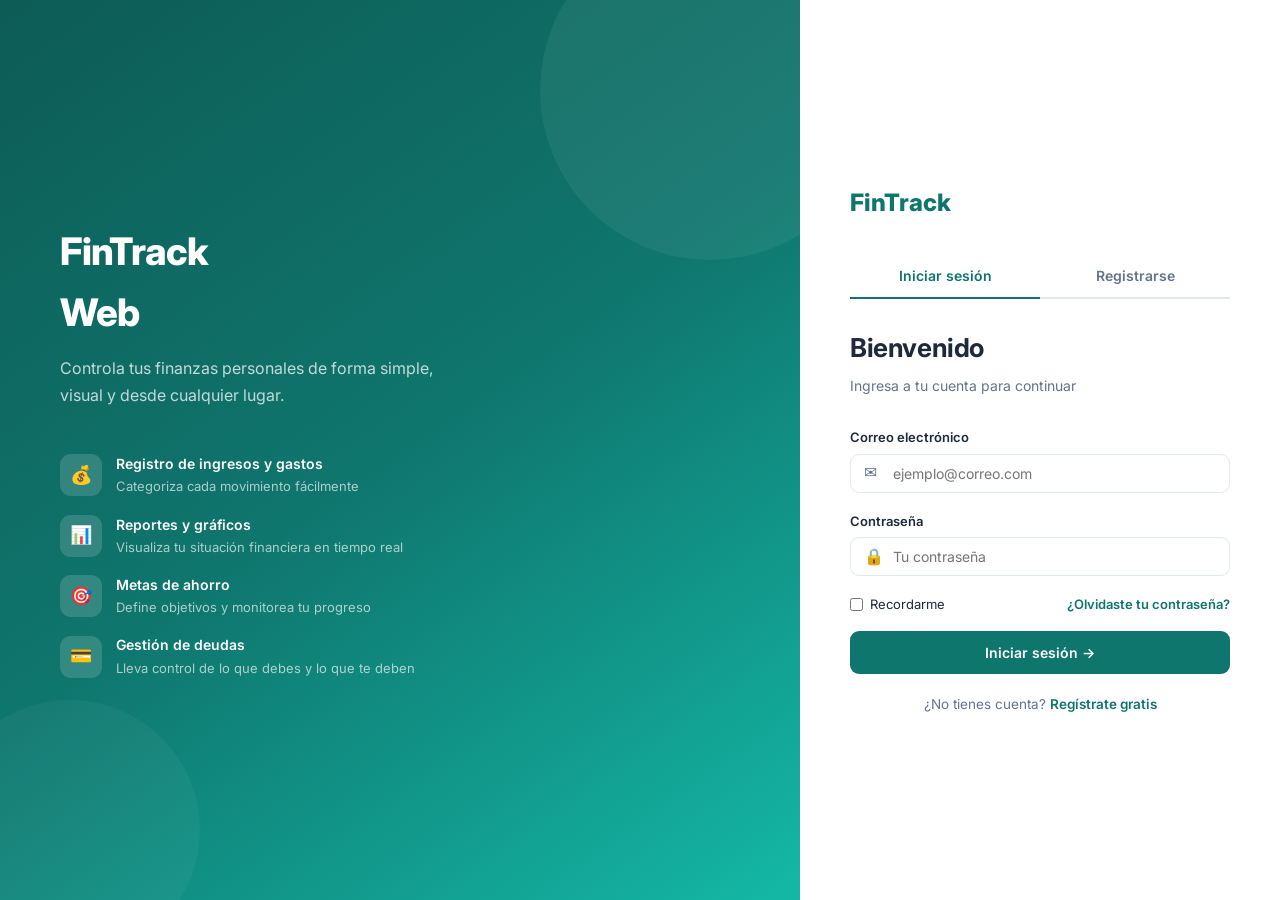
==== index.html @ 94a068a4 "Avance 1: maquetacion frontend FinTrack Web Paginas completas: login/registro, dashboard, transaccio" ====
<!DOCTYPE html>
<html lang="es">
<head>
    <meta charset="UTF-8">
    <meta name="viewport" content="width=device-width, initial-scale=1.0">
    <title>FinTrack Web – Iniciar Sesión</title>
    <link rel="stylesheet" href="css/style.css">
</head>
<body>
    <div class="auth-page">

        <!-- Panel izquierdo informativo -->
        <div class="auth-left">
            <h1>FinTrack<br>Web</h1>
            <p>Controla tus finanzas personales de forma simple, visual y desde cualquier lugar.</p>

            <div class="auth-features">
                <div class="auth-feature">
                    <div class="auth-feature-icon">💰</div>
                    <div>
                        <h4>Registro de ingresos y gastos</h4>
                        <p>Categoriza cada movimiento fácilmente</p>
                    </div>
                </div>
                <div class="auth-feature">
                    <div class="auth-feature-icon">📊</div>
                    <div>
                        <h4>Reportes y gráficos</h4>
                        <p>Visualiza tu situación financiera en tiempo real</p>
                    </div>
                </div>
                <div class="auth-feature">
                    <div class="auth-feature-icon">🎯</div>
                    <div>
                        <h4>Metas de ahorro</h4>
                        <p>Define objetivos y monitorea tu progreso</p>
                    </div>
                </div>
                <div class="auth-feature">
                    <div class="auth-feature-icon">💳</div>
                    <div>
                        <h4>Gestión de deudas</h4>
                        <p>Lleva control de lo que debes y lo que te deben</p>
                    </div>
                </div>
            </div>
        </div>

        <!-- Panel derecho con formulario -->
        <div class="auth-right">
            <div class="auth-box">
                <div class="logo">FinTrack</div>

                <!-- Tabs -->
                <div class="auth-tabs">
                    <div class="auth-tab active" onclick="showTab('login', this)">Iniciar sesión</div>
                    <div class="auth-tab" onclick="showTab('register', this)">Registrarse</div>
                </div>

                <!-- Login form -->
                <div id="tab-login">
                    <h2>Bienvenido</h2>
                    <p class="sub">Ingresa a tu cuenta para continuar</p>

                    <form action="dashboard.html">
                        <div class="form-group">
                            <label class="form-label">Correo electrónico</label>
                            <div class="input-icon-wrap">
                                <span class="i-icon">✉</span>
                                <input type="email" class="form-control" placeholder="ejemplo@correo.com">
                            </div>
                        </div>

                        <div class="form-group">
                            <label class="form-label">Contraseña</label>
                            <div class="input-icon-wrap">
                                <span class="i-icon">🔒</span>
                                <input type="password" class="form-control" placeholder="Tu contraseña">
                            </div>
                        </div>

                        <div class="flex-between mb-2">
                            <label style="display:flex;align-items:center;gap:7px;font-size:13px;cursor:pointer;">
                                <input type="checkbox"> Recordarme
                            </label>
                            <a href="#" style="font-size:13px;color:var(--primary);text-decoration:none;font-weight:600;">¿Olvidaste tu contraseña?</a>
                        </div>

                        <button type="submit" class="btn btn-primary btn-full" style="padding:13px;">
                            Iniciar sesión →
                        </button>
                    </form>

                    <p class="auth-link mt-2">¿No tienes cuenta? <a href="#" onclick="showTab2('register')">Regístrate gratis</a></p>
                </div>

                <!-- Register form -->
                <div id="tab-register" style="display:none;">
                    <h2>Crear cuenta</h2>
                    <p class="sub">Empieza a controlar tus finanzas hoy</p>

                    <form action="dashboard.html">
                        <div class="form-row">
                            <div class="form-group">
                                <label class="form-label">Nombre</label>
                                <input type="text" class="form-control" placeholder="Tu nombre">
                            </div>
                            <div class="form-group">
                                <label class="form-label">Apellido</label>
                                <input type="text" class="form-control" placeholder="Tu apellido">
                            </div>
                        </div>

                        <div class="form-group">
                            <label class="form-label">Correo electrónico</label>
                            <div class="input-icon-wrap">
                                <span class="i-icon">✉</span>
                                <input type="email" class="form-control" placeholder="ejemplo@correo.com">
                            </div>
                        </div>

                        <div class="form-group">
                            <label class="form-label">Contraseña</label>
                            <div class="input-icon-wrap">
                                <span class="i-icon">🔒</span>
                                <input type="password" class="form-control" placeholder="Mínimo 8 caracteres">
                            </div>
                        </div>

                        <div class="form-group">
                            <label class="form-label">Confirmar contraseña</label>
                            <div class="input-icon-wrap">
                                <span class="i-icon">🔒</span>
                                <input type="password" class="form-control" placeholder="Repite tu contraseña">
                            </div>
                        </div>

                        <div class="form-group">
                            <label style="display:flex;align-items:flex-start;gap:8px;font-size:13px;cursor:pointer;line-height:1.5;">
                                <input type="checkbox" style="margin-top:2px;">
                                Acepto los <a href="#" style="color:var(--primary);font-weight:600;text-decoration:none;margin:0 3px;">términos y condiciones</a> de uso
                            </label>
                        </div>

                        <button type="submit" class="btn btn-primary btn-full" style="padding:13px;">
                            Crear cuenta gratis →
                        </button>
                    </form>

                    <p class="auth-link mt-2">¿Ya tienes cuenta? <a href="#" onclick="showTab2('login')">Inicia sesión</a></p>
                </div>

            </div>
        </div>
    </div>

    <script>
        function showTab(name, el) {
            document.getElementById('tab-login').style.display = 'none';
            document.getElementById('tab-register').style.display = 'none';
            document.getElementById('tab-' + name).style.display = 'block';
            document.querySelectorAll('.auth-tab').forEach(t => t.classList.remove('active'));
            el.classList.add('active');
        }

        function showTab2(name) {
            const tabs = document.querySelectorAll('.auth-tab');
            if (name === 'login') showTab('login', tabs[0]);
            else showTab('register', tabs[1]);
        }
    </script>
</body>
</html>
---- css/style.css ----
@import url('https://fonts.googleapis.com/css2?family=Inter:wght@400;500;600;700;800&display=swap');

*, *::before, *::after {
    margin: 0;
    padding: 0;
    box-sizing: border-box;
}

:root {
    --primary:       #0f766e;
    --primary-light: #14b8a6;
    --primary-dark:  #0d5c56;
    --accent:        #f0fdfa;
    --bg:            #f8fafc;
    --white:         #ffffff;
    --text:          #1e293b;
    --text-muted:    #64748b;
    --border:        #e2e8f0;
    --success:       #22c55e;
    --danger:        #ef4444;
    --warning:       #f59e0b;
    --sidebar-w:     260px;
}

body {
    font-family: 'Inter', 'Segoe UI', system-ui, sans-serif;
    background: var(--bg);
    color: var(--text);
    line-height: 1.6;
}

/* ── Layout ── */
.layout {
    display: flex;
    min-height: 100vh;
}

/* ── Sidebar ── */
.sidebar {
    width: var(--sidebar-w);
    background: var(--text);
    position: fixed;
    height: 100vh;
    display: flex;
    flex-direction: column;
    overflow-y: auto;
    z-index: 100;
}

.sidebar-logo {
    padding: 28px 24px 22px;
    border-bottom: 1px solid rgba(255,255,255,.08);
}

.sidebar-logo .brand {
    color: var(--primary-light);
    font-size: 22px;
    font-weight: 800;
    letter-spacing: -0.6px;
}

.sidebar-logo .tagline {
    color: #475569;
    font-size: 11px;
    margin-top: 2px;
    display: block;
}

.sidebar-nav {
    padding: 14px 12px;
    flex: 1;
}

.nav-section {
    margin-bottom: 22px;
}

.nav-label {
    color: #475569;
    font-size: 10.5px;
    font-weight: 700;
    text-transform: uppercase;
    letter-spacing: .09em;
    padding: 0 12px;
    margin-bottom: 6px;
    display: block;
}

.nav-item {
    display: flex;
    align-items: center;
    gap: 11px;
    padding: 10px 12px;
    border-radius: 8px;
    color: #94a3b8;
    text-decoration: none;
    font-size: 14px;
    font-weight: 500;
    transition: background .15s, color .15s;
    margin-bottom: 2px;
}

.nav-item:hover { background: rgba(255,255,255,.06); color: #e2e8f0; }
.nav-item.active { background: var(--primary); color: #fff; }

.nav-item .ni { font-size: 17px; width: 22px; text-align: center; }

.sidebar-user {
    padding: 16px;
    border-top: 1px solid rgba(255,255,255,.08);
    display: flex;
    align-items: center;
    gap: 12px;
}

.sidebar-user .s-name  { color: #e2e8f0; font-size: 13px; font-weight: 600; }
.sidebar-user .s-email { color: #475569; font-size: 11px; }

/* ── Main ── */
.main {
    margin-left: var(--sidebar-w);
    flex: 1;
    padding: 36px 36px 48px;
}

/* ── Page header ── */
.page-header {
    display: flex;
    justify-content: space-between;
    align-items: flex-start;
    margin-bottom: 30px;
}

.page-header h2 { font-size: 24px; font-weight: 700; letter-spacing: -.4px; }
.page-header .sub { color: var(--text-muted); font-size: 14px; margin-top: 3px; }

/* ── Cards ── */
.card {
    background: var(--white);
    border: 1px solid var(--border);
    border-radius: 14px;
    padding: 24px;
}

.card-title {
    font-size: 15px;
    font-weight: 700;
    color: var(--text);
    margin-bottom: 18px;
    display: flex;
    align-items: center;
    gap: 8px;
}

/* ── Stat cards ── */
.stats-grid {
    display: grid;
    grid-template-columns: repeat(4, 1fr);
    gap: 18px;
    margin-bottom: 28px;
}

.stat-card {
    background: var(--white);
    border: 1px solid var(--border);
    border-radius: 14px;
    padding: 22px;
}

.stat-card .ic {
    width: 42px; height: 42px;
    border-radius: 11px;
    display: flex; align-items: center; justify-content: center;
    font-size: 19px;
    margin-bottom: 14px;
}

.ic-teal   { background: #ccfbf1; }
.ic-green  { background: #dcfce7; }
.ic-red    { background: #fee2e2; }
.ic-yellow { background: #fef9c3; }
.ic-blue   { background: #dbeafe; }

.stat-card .lbl  { font-size: 12.5px; color: var(--text-muted); font-weight: 500; }
.stat-card .val  { font-size: 26px; font-weight: 800; margin: 4px 0 2px; letter-spacing: -.5px; }
.stat-card .chg  { font-size: 12px; color: var(--text-muted); }
.val.green { color: #16a34a; }
.val.red   { color: var(--danger); }

/* ── Grids ── */
.grid-2 { display: grid; grid-template-columns: 1fr 1fr; gap: 20px; margin-bottom: 20px; }
.grid-3 { display: grid; grid-template-columns: repeat(3,1fr); gap: 20px; margin-bottom: 20px; }
.grid-65 { display: grid; grid-template-columns: 1.7fr 1fr; gap: 20px; margin-bottom: 20px; }

/* ── Forms ── */
.form-group { margin-bottom: 18px; }

.form-label {
    display: block;
    font-size: 13px;
    font-weight: 600;
    color: var(--text);
    margin-bottom: 6px;
}

.form-control {
    width: 100%;
    padding: 10px 14px;
    border: 1.5px solid var(--border);
    border-radius: 9px;
    font-size: 14px;
    color: var(--text);
    font-family: inherit;
    background: var(--white);
    outline: none;
    transition: border-color .15s, box-shadow .15s;
}

.form-control:focus {
    border-color: var(--primary-light);
    box-shadow: 0 0 0 3px rgba(20,184,166,.12);
}

.form-row { display: grid; grid-template-columns: 1fr 1fr; gap: 16px; }
.form-row-3 { display: grid; grid-template-columns: 1fr 1fr 1fr; gap: 16px; }

textarea.form-control { resize: vertical; min-height: 90px; }

/* ── Buttons ── */
.btn {
    display: inline-flex;
    align-items: center;
    gap: 7px;
    padding: 10px 18px;
    border-radius: 9px;
    font-size: 14px;
    font-weight: 600;
    cursor: pointer;
    border: none;
    transition: all .15s;
    text-decoration: none;
    font-family: inherit;
}

.btn-primary  { background: var(--primary); color: #fff; }
.btn-primary:hover { background: var(--primary-dark); }
.btn-outline  { background: transparent; border: 1.5px solid var(--border); color: var(--text); }
.btn-outline:hover { background: var(--bg); }
.btn-danger   { background: #fee2e2; color: var(--danger); }
.btn-success  { background: #dcfce7; color: #16a34a; }
.btn-warning  { background: #fef9c3; color: #b45309; }
.btn-sm { padding: 7px 13px; font-size: 13px; }
.btn-full { width: 100%; justify-content: center; }

/* ── Tables ── */
.table-wrap { overflow-x: auto; }

table { width: 100%; border-collapse: collapse; }

th {
    text-align: left;
    padding: 11px 16px;
    font-size: 11.5px;
    font-weight: 700;
    color: var(--text-muted);
    text-transform: uppercase;
    letter-spacing: .06em;
    border-bottom: 1.5px solid var(--border);
    background: #f8fafc;
}

td {
    padding: 13px 16px;
    font-size: 14px;
    border-bottom: 1px solid var(--border);
    color: var(--text);
}

tr:last-child td { border-bottom: none; }
tbody tr:hover td { background: #f8fafc; }

/* ── Badges ── */
.badge {
    display: inline-flex;
    align-items: center;
    gap: 4px;
    padding: 3px 10px;
    border-radius: 20px;
    font-size: 12px;
    font-weight: 600;
}

.badge-green  { background: #dcfce7; color: #16a34a; }
.badge-red    { background: #fee2e2; color: #dc2626; }
.badge-yellow { background: #fef9c3; color: #ca8a04; }
.badge-blue   { background: #dbeafe; color: #2563eb; }
.badge-gray   { background: #f1f5f9; color: #64748b; }
.badge-teal   { background: #ccfbf1; color: #0f766e; }

/* ── Progress bar ── */
.progress-wrap { margin-top: 6px; }
.progress-bar { height: 8px; background: var(--border); border-radius: 4px; overflow: hidden; }
.progress-fill { height: 100%; border-radius: 4px; background: var(--primary-light); }
.progress-fill.orange { background: #fb923c; }
.progress-fill.green  { background: var(--success); }
.progress-fill.red    { background: var(--danger); }

/* ── Avatar ── */
.avatar {
    width: 40px; height: 40px;
    border-radius: 50%;
    background: linear-gradient(135deg, var(--primary), var(--primary-light));
    color: #fff;
    display: flex; align-items: center; justify-content: center;
    font-weight: 700; font-size: 15px;
    flex-shrink: 0;
}

.avatar.lg { width: 72px; height: 72px; font-size: 26px; }
.avatar.xl { width: 96px; height: 96px; font-size: 34px; }

/* ── Chart bars ── */
.bar-chart {
    display: flex;
    align-items: flex-end;
    gap: 6px;
    height: 160px;
    padding: 0 4px 0;
}

.bar-col { flex: 1; display: flex; flex-direction: column; align-items: center; gap: 4px; }
.bar-fill { width: 100%; border-radius: 5px 5px 0 0; background: var(--primary-light); min-height: 4px; }
.bar-fill.income { background: #86efac; }
.bar-fill.expense { background: #fca5a5; }
.bar-lbl { font-size: 10px; color: var(--text-muted); }

.donut-wrap {
    display: flex;
    align-items: center;
    gap: 24px;
}

.donut-svg circle { transition: stroke-dashoffset .4s; }

/* ── Misc ── */
.divider { border: none; border-top: 1px solid var(--border); margin: 20px 0; }

.flex { display: flex; align-items: center; }
.flex-between { display: flex; align-items: center; justify-content: space-between; }
.gap-2 { gap: 8px; }
.gap-3 { gap: 12px; }
.mb-0 { margin-bottom: 0; }
.mb-1 { margin-bottom: 8px; }
.mb-2 { margin-bottom: 16px; }
.mb-3 { margin-bottom: 24px; }
.mt-1 { margin-top: 8px; }
.mt-2 { margin-top: 16px; }

.text-sm   { font-size: 13px; }
.text-xs   { font-size: 12px; }
.text-muted { color: var(--text-muted); }
.text-green { color: #16a34a; }
.text-red   { color: var(--danger); }
.fw-700 { font-weight: 700; }

.category-row {
    display: flex; align-items: center;
    justify-content: space-between;
    padding: 11px 0;
    border-bottom: 1px solid var(--border);
}
.category-row:last-child { border-bottom: none; }

.dot { width: 10px; height: 10px; border-radius: 50%; flex-shrink: 0; }

.transaction-row { display: flex; align-items: center; justify-content: space-between; padding: 12px 0; border-bottom: 1px solid var(--border); }
.transaction-row:last-child { border-bottom: none; }
.transaction-icon { width: 38px; height: 38px; border-radius: 10px; display: flex; align-items: center; justify-content: center; font-size: 16px; margin-right: 12px; flex-shrink: 0; }

.alert {
    padding: 12px 16px;
    border-radius: 9px;
    font-size: 13.5px;
    display: flex;
    align-items: center;
    gap: 10px;
    margin-bottom: 20px;
}
.alert-info { background: #eff6ff; color: #1d4ed8; border: 1px solid #bfdbfe; }
.alert-success { background: #f0fdf4; color: #15803d; border: 1px solid #bbf7d0; }
.alert-warning { background: #fffbeb; color: #92400e; border: 1px solid #fde68a; }

/* ── Auth pages ── */
.auth-page {
    min-height: 100vh;
    display: flex;
    background: var(--bg);
}

.auth-left {
    flex: 1;
    background: linear-gradient(145deg, #0d5c56 0%, #0f766e 50%, #14b8a6 100%);
    display: flex;
    flex-direction: column;
    justify-content: center;
    padding: 60px;
    position: relative;
    overflow: hidden;
}

.auth-left::before {
    content: '';
    position: absolute;
    top: -80px; right: -80px;
    width: 340px; height: 340px;
    border-radius: 50%;
    background: rgba(255,255,255,.06);
}

.auth-left::after {
    content: '';
    position: absolute;
    bottom: -60px; left: -60px;
    width: 260px; height: 260px;
    border-radius: 50%;
    background: rgba(255,255,255,.04);
}

.auth-left h1 { color: #fff; font-size: 38px; font-weight: 800; letter-spacing: -1px; margin-bottom: 12px; position: relative; z-index: 1; }
.auth-left p { color: rgba(255,255,255,.75); font-size: 16px; max-width: 380px; line-height: 1.7; position: relative; z-index: 1; }

.auth-features { margin-top: 44px; display: flex; flex-direction: column; gap: 16px; position: relative; z-index: 1; }
.auth-feature { display: flex; align-items: center; gap: 14px; }
.auth-feature-icon { width: 42px; height: 42px; border-radius: 11px; background: rgba(255,255,255,.15); display: flex; align-items: center; justify-content: center; font-size: 18px; flex-shrink: 0; }
.auth-feature h4 { color: #fff; font-size: 14px; font-weight: 600; }
.auth-feature p { color: rgba(255,255,255,.65); font-size: 13px; }

.auth-right {
    width: 480px;
    display: flex;
    align-items: center;
    justify-content: center;
    padding: 48px;
    background: var(--white);
}

.auth-box { width: 100%; max-width: 380px; }
.auth-box .logo { font-size: 24px; font-weight: 800; color: var(--primary); margin-bottom: 32px; }
.auth-box h2 { font-size: 26px; font-weight: 700; letter-spacing: -.4px; margin-bottom: 6px; }
.auth-box .sub { color: var(--text-muted); font-size: 14px; margin-bottom: 30px; }

.auth-tabs { display: flex; gap: 0; border-bottom: 2px solid var(--border); margin-bottom: 28px; }
.auth-tab { flex: 1; padding: 10px; text-align: center; font-size: 14px; font-weight: 600; color: var(--text-muted); cursor: pointer; border-bottom: 2px solid transparent; margin-bottom: -2px; transition: all .15s; }
.auth-tab.active { color: var(--primary); border-bottom-color: var(--primary); }

.auth-divider { text-align: center; color: var(--text-muted); font-size: 13px; margin: 20px 0; position: relative; }
.auth-divider::before, .auth-divider::after { content: ''; position: absolute; top: 50%; width: 42%; height: 1px; background: var(--border); }
.auth-divider::before { left: 0; }
.auth-divider::after { right: 0; }

.auth-link { text-align: center; font-size: 13.5px; color: var(--text-muted); margin-top: 20px; }
.auth-link a { color: var(--primary); font-weight: 600; text-decoration: none; }

.input-icon-wrap { position: relative; }
.input-icon-wrap .form-control { padding-left: 42px; }
.input-icon-wrap .i-icon { position: absolute; left: 14px; top: 50%; transform: translateY(-50%); color: var(--text-muted); font-size: 16px; }

/* ── Meta goal card ── */
.meta-card { background: var(--white); border: 1px solid var(--border); border-radius: 14px; padding: 22px; }
.meta-card .meta-header { display: flex; justify-content: space-between; align-items: flex-start; margin-bottom: 14px; }
.meta-card .meta-icon { width: 48px; height: 48px; border-radius: 12px; display: flex; align-items: center; justify-content: center; font-size: 22px; }
.meta-card h4 { font-size: 15px; font-weight: 700; margin-bottom: 3px; }
.meta-card .meta-amounts { display: flex; justify-content: space-between; margin-top: 12px; }
.meta-card .meta-amounts span { font-size: 12px; color: var(--text-muted); }
.meta-card .meta-amounts strong { font-size: 13px; }

/* ── Profile ── */
.profile-cover { height: 140px; background: linear-gradient(135deg, var(--primary-dark), var(--primary-light)); border-radius: 14px 14px 0 0; }
.profile-header-card { border-radius: 14px; border: 1px solid var(--border); background: var(--white); overflow: hidden; }
.profile-info { padding: 0 28px 24px; display: flex; align-items: flex-end; gap: 20px; margin-top: -36px; }
.avatar-upload { position: relative; cursor: pointer; }
.avatar-upload .overlay { position: absolute; inset: 0; border-radius: 50%; background: rgba(0,0,0,.4); display: flex; align-items: center; justify-content: center; color: #fff; font-size: 18px; opacity: 0; transition: opacity .2s; }
.avatar-upload:hover .overlay { opacity: 1; }

/* ── Responsive ── */
@media (max-width: 1100px) {
    .stats-grid { grid-template-columns: repeat(2,1fr); }
}

@media (max-width: 768px) {
    .sidebar { display: none; }
    .main { margin-left: 0; padding: 20px 16px; }
    .grid-2, .grid-3, .grid-65, .form-row, .form-row-3 { grid-template-columns: 1fr; }
    .stats-grid { grid-template-columns: 1fr 1fr; }
    .auth-left { display: none; }
    .auth-right { width: 100%; }
}
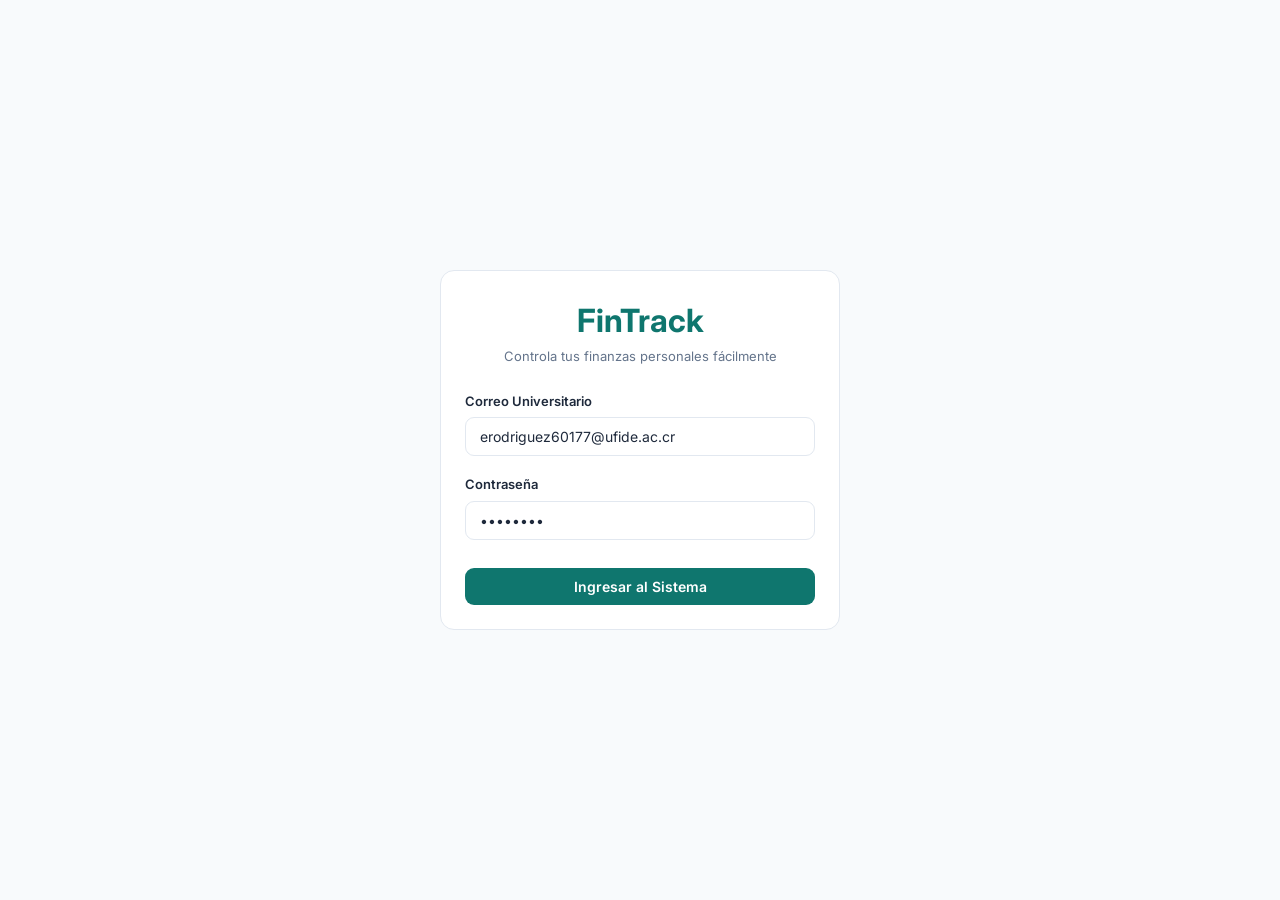
==== commit 0cdda6c9: "Revise title and enhance login form layout Updated the title and modified the login form layout. Add" ====
--- a/index.html
+++ b/index.html
@@ -3,171 +3,48 @@
 <head>
     <meta charset="UTF-8">
     <meta name="viewport" content="width=device-width, initial-scale=1.0">
-    <title>FinTrack Web – Iniciar Sesión</title>
+    <title>Iniciar Sesión – FinTrack</title>
     <link rel="stylesheet" href="css/style.css">
+    <style>
+        /* Centrado básico para la pantalla de Login sin dañar el layout principal */
+        .login-body {
+            display: flex;
+            justify-content: center;
+            align-items: center;
+            min-height: 100vh;
+            background: #f8fafc;
+            padding: 20px;
+        }
+        .login-card {
+            width: 100%;
+            max-width: 400px;
+        }
+    </style>
 </head>
-<body>
-    <div class="auth-page">
+<body class="login-body">
 
-        <!-- Panel izquierdo informativo -->
-        <div class="auth-left">
-            <h1>FinTrack<br>Web</h1>
-            <p>Controla tus finanzas personales de forma simple, visual y desde cualquier lugar.</p>
-
-            <div class="auth-features">
-                <div class="auth-feature">
-                    <div class="auth-feature-icon">💰</div>
-                    <div>
-                        <h4>Registro de ingresos y gastos</h4>
-                        <p>Categoriza cada movimiento fácilmente</p>
-                    </div>
-                </div>
-                <div class="auth-feature">
-                    <div class="auth-feature-icon">📊</div>
-                    <div>
-                        <h4>Reportes y gráficos</h4>
-                        <p>Visualiza tu situación financiera en tiempo real</p>
-                    </div>
-                </div>
-                <div class="auth-feature">
-                    <div class="auth-feature-icon">🎯</div>
-                    <div>
-                        <h4>Metas de ahorro</h4>
-                        <p>Define objetivos y monitorea tu progreso</p>
-                    </div>
-                </div>
-                <div class="auth-feature">
-                    <div class="auth-feature-icon">💳</div>
-                    <div>
-                        <h4>Gestión de deudas</h4>
-                        <p>Lleva control de lo que debes y lo que te deben</p>
-                    </div>
-                </div>
-            </div>
+    <div class="card login-card">
+        <div style="text-align: center; margin-bottom: 24px;">
+            <h1 style="color: var(--primary); margin: 0; font-size: 2rem;">FinTrack</h1>
+            <p class="text-sm text-muted">Controla tus finanzas personales fácilmente</p>
         </div>
 
-        <!-- Panel derecho con formulario -->
-        <div class="auth-right">
-            <div class="auth-box">
-                <div class="logo">FinTrack</div>
+        <form action="dashboard.html">
+            <div class="form-group">
+                <label class="form-label">Correo Universitario</label>
+                <input type="email" class="form-control" value="erodriguez60177@ufide.ac.cr" required>
+            </div>
+            
+            <div class="form-group">
+                <label class="form-label">Contraseña</label>
+                <input type="password" class="form-control" value="12345678" required>
+            </div>
 
-                <!-- Tabs -->
-                <div class="auth-tabs">
-                    <div class="auth-tab active" onclick="showTab('login', this)">Iniciar sesión</div>
-                    <div class="auth-tab" onclick="showTab('register', this)">Registrarse</div>
-                </div>
-
-                <!-- Login form -->
-                <div id="tab-login">
-                    <h2>Bienvenido</h2>
-                    <p class="sub">Ingresa a tu cuenta para continuar</p>
-
-                    <form action="dashboard.html">
-                        <div class="form-group">
-                            <label class="form-label">Correo electrónico</label>
-                            <div class="input-icon-wrap">
-                                <span class="i-icon">✉</span>
-                                <input type="email" class="form-control" placeholder="ejemplo@correo.com">
-                            </div>
-                        </div>
-
-                        <div class="form-group">
-                            <label class="form-label">Contraseña</label>
-                            <div class="input-icon-wrap">
-                                <span class="i-icon">🔒</span>
-                                <input type="password" class="form-control" placeholder="Tu contraseña">
-                            </div>
-                        </div>
-
-                        <div class="flex-between mb-2">
-                            <label style="display:flex;align-items:center;gap:7px;font-size:13px;cursor:pointer;">
-                                <input type="checkbox"> Recordarme
-                            </label>
-                            <a href="#" style="font-size:13px;color:var(--primary);text-decoration:none;font-weight:600;">¿Olvidaste tu contraseña?</a>
-                        </div>
-
-                        <button type="submit" class="btn btn-primary btn-full" style="padding:13px;">
-                            Iniciar sesión →
-                        </button>
-                    </form>
-
-                    <p class="auth-link mt-2">¿No tienes cuenta? <a href="#" onclick="showTab2('register')">Regístrate gratis</a></p>
-                </div>
-
-                <!-- Register form -->
-                <div id="tab-register" style="display:none;">
-                    <h2>Crear cuenta</h2>
-                    <p class="sub">Empieza a controlar tus finanzas hoy</p>
-
-                    <form action="dashboard.html">
-                        <div class="form-row">
-                            <div class="form-group">
-                                <label class="form-label">Nombre</label>
-                                <input type="text" class="form-control" placeholder="Tu nombre">
-                            </div>
-                            <div class="form-group">
-                                <label class="form-label">Apellido</label>
-                                <input type="text" class="form-control" placeholder="Tu apellido">
-                            </div>
-                        </div>
-
-                        <div class="form-group">
-                            <label class="form-label">Correo electrónico</label>
-                            <div class="input-icon-wrap">
-                                <span class="i-icon">✉</span>
-                                <input type="email" class="form-control" placeholder="ejemplo@correo.com">
-                            </div>
-                        </div>
-
-                        <div class="form-group">
-                            <label class="form-label">Contraseña</label>
-                            <div class="input-icon-wrap">
-                                <span class="i-icon">🔒</span>
-                                <input type="password" class="form-control" placeholder="Mínimo 8 caracteres">
-                            </div>
-                        </div>
-
-                        <div class="form-group">
-                            <label class="form-label">Confirmar contraseña</label>
-                            <div class="input-icon-wrap">
-                                <span class="i-icon">🔒</span>
-                                <input type="password" class="form-control" placeholder="Repite tu contraseña">
-                            </div>
-                        </div>
-
-                        <div class="form-group">
-                            <label style="display:flex;align-items:flex-start;gap:8px;font-size:13px;cursor:pointer;line-height:1.5;">
-                                <input type="checkbox" style="margin-top:2px;">
-                                Acepto los <a href="#" style="color:var(--primary);font-weight:600;text-decoration:none;margin:0 3px;">términos y condiciones</a> de uso
-                            </label>
-                        </div>
-
-                        <button type="submit" class="btn btn-primary btn-full" style="padding:13px;">
-                            Crear cuenta gratis →
-                        </button>
-                    </form>
-
-                    <p class="auth-link mt-2">¿Ya tienes cuenta? <a href="#" onclick="showTab2('login')">Inicia sesión</a></p>
-                </div>
-
-            </div>
-        </div>
+            <button type="submit" class="btn btn-primary btn-full" style="margin-top: 10px;">
+                Ingresar al Sistema
+            </button>
+        </form>
     </div>
 
-    <script>
-        function showTab(name, el) {
-            document.getElementById('tab-login').style.display = 'none';
-            document.getElementById('tab-register').style.display = 'none';
-            document.getElementById('tab-' + name).style.display = 'block';
-            document.querySelectorAll('.auth-tab').forEach(t => t.classList.remove('active'));
-            el.classList.add('active');
-        }
-
-        function showTab2(name) {
-            const tabs = document.querySelectorAll('.auth-tab');
-            if (name === 'login') showTab('login', tabs[0]);
-            else showTab('register', tabs[1]);
-        }
-    </script>
 </body>
 </html>
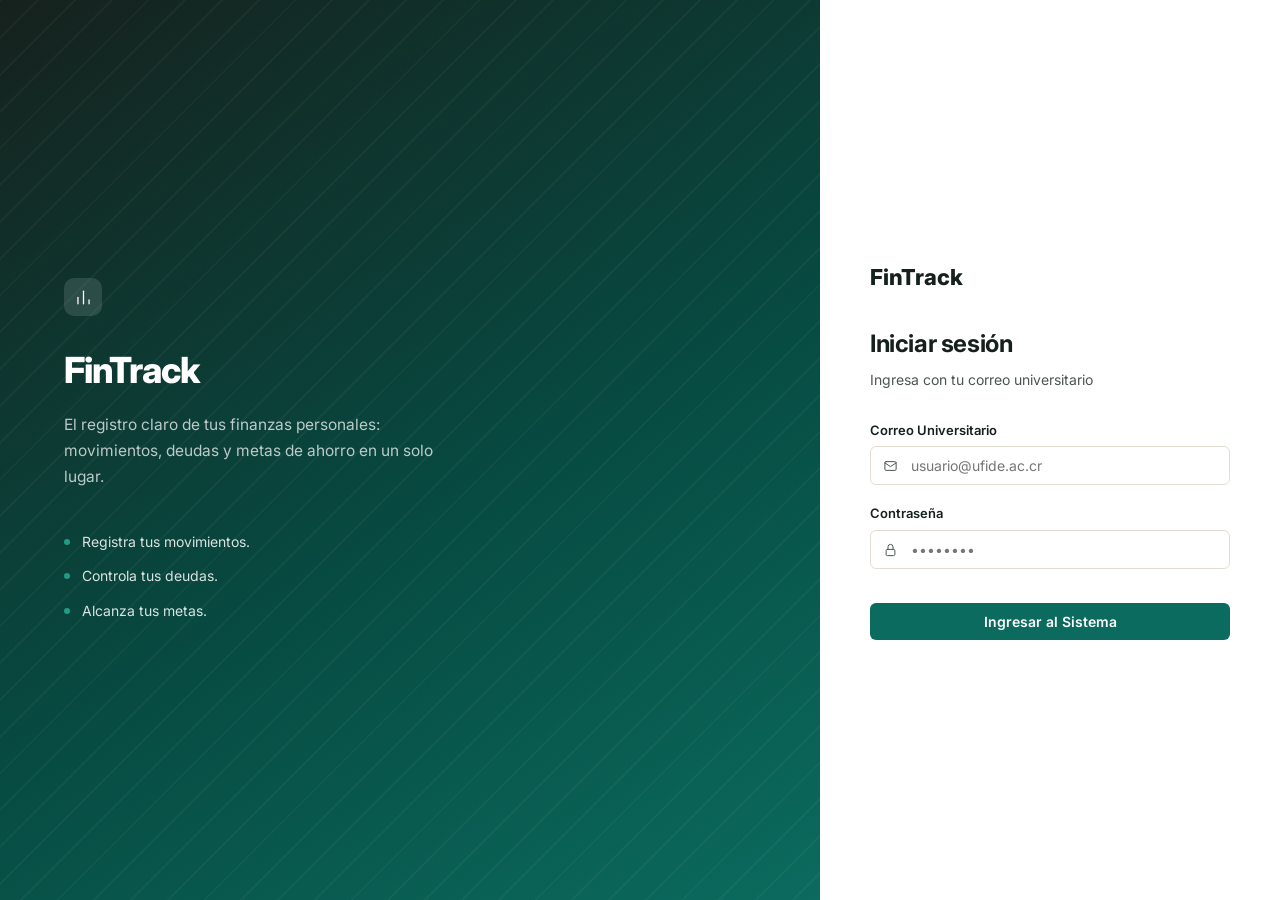
==== commit c20f4632: "Rediseno visual completo: iconos SVG, nueva paleta y layout" ====
--- a/index.html
+++ b/index.html
@@ -5,46 +5,53 @@
     <meta name="viewport" content="width=device-width, initial-scale=1.0">
     <title>Iniciar Sesión – FinTrack</title>
     <link rel="stylesheet" href="css/style.css">
-    <style>
-        /* Centrado básico para la pantalla de Login sin dañar el layout principal */
-        .login-body {
-            display: flex;
-            justify-content: center;
-            align-items: center;
-            min-height: 100vh;
-            background: #f8fafc;
-            padding: 20px;
-        }
-        .login-card {
-            width: 100%;
-            max-width: 400px;
-        }
-    </style>
 </head>
-<body class="login-body">
+<body>
 
-    <div class="card login-card">
-        <div style="text-align: center; margin-bottom: 24px;">
-            <h1 style="color: var(--primary); margin: 0; font-size: 2rem;">FinTrack</h1>
-            <p class="text-sm text-muted">Controla tus finanzas personales fácilmente</p>
+<div class="auth-page">
+    <div class="auth-hero">
+        <div class="mark">
+            <svg class="icon"><use href="assets/icons.svg#icon-bar-chart"></use></svg>
         </div>
+        <h1>FinTrack</h1>
+        <p>El registro claro de tus finanzas personales: movimientos, deudas y metas de ahorro en un solo lugar.</p>
+        <ul class="value-props">
+            <li>Registra tus movimientos.</li>
+            <li>Controla tus deudas.</li>
+            <li>Alcanza tus metas.</li>
+        </ul>
+    </div>
 
-        <form action="dashboard.html">
-            <div class="form-group">
-                <label class="form-label">Correo Universitario</label>
-                <input type="email" class="form-control" value="erodriguez60177@ufide.ac.cr" required>
-            </div>
-            
-            <div class="form-group">
-                <label class="form-label">Contraseña</label>
-                <input type="password" class="form-control" value="12345678" required>
-            </div>
+    <div class="auth-panel">
+        <div class="auth-card">
+            <div class="logo">FinTrack</div>
+            <h2>Iniciar sesión</h2>
+            <div class="sub">Ingresa con tu correo universitario</div>
 
-            <button type="submit" class="btn btn-primary btn-full" style="margin-top: 10px;">
-                Ingresar al Sistema
-            </button>
-        </form>
+            <form action="dashboard.html">
+                <div class="form-group">
+                    <label class="form-label">Correo Universitario</label>
+                    <div class="control-icon">
+                        <svg class="icon"><use href="assets/icons.svg#icon-mail"></use></svg>
+                        <input type="email" class="form-control" placeholder="usuario@ufide.ac.cr" required>
+                    </div>
+                </div>
+
+                <div class="form-group">
+                    <label class="form-label">Contraseña</label>
+                    <div class="control-icon">
+                        <svg class="icon"><use href="assets/icons.svg#icon-lock"></use></svg>
+                        <input type="password" class="form-control" placeholder="••••••••" required>
+                    </div>
+                </div>
+
+                <button type="submit" class="btn btn-primary btn-full mt-2">
+                    Ingresar al Sistema
+                </button>
+            </form>
+        </div>
     </div>
+</div>
 
 </body>
 </html>
--- a/css/style.css
+++ b/css/style.css
@@ -1,4 +1,4 @@
-@import url('https://fonts.googleapis.com/css2?family=Inter:wght@400;500;600;700;800&display=swap');
+@import url('https://fonts.googleapis.com/css2?family=Inter:wght@400;500;600;700;800&family=IBM+Plex+Mono:wght@500;600&display=swap');
 
 *, *::before, *::after {
     margin: 0;
@@ -7,25 +7,51 @@
 }
 
 :root {
-    --primary:       #0f766e;
-    --primary-light: #14b8a6;
-    --primary-dark:  #0d5c56;
-    --accent:        #f0fdfa;
-    --bg:            #f8fafc;
-    --white:         #ffffff;
-    --text:          #1e293b;
-    --text-muted:    #64748b;
-    --border:        #e2e8f0;
-    --success:       #22c55e;
-    --danger:        #ef4444;
-    --warning:       #f59e0b;
-    --sidebar-w:     260px;
+    /* neutrals */
+    --ink-900:   #16211d;
+    --ink-700:   #4b564f;
+    --paper:     #f7f5f0;
+    --surface:   #ffffff;
+    --border:    #e4ded2;
+
+    /* legacy aliases kept so nothing silently breaks */
+    --text:        var(--ink-900);
+    --text-muted:  var(--ink-700);
+    --bg:          var(--paper);
+    --white:       var(--surface);
+
+    /* brand */
+    --primary:       #0b6b5e;
+    --primary-dark:  #074a41;
+    --primary-light: #1f9c85;
+    --accent-wash:   #e9f4f0;
+
+    /* semantic pairs */
+    --success-text: #2f8f5b; --success-wash: #e2f3e9;
+    --danger-text:  #b3392f; --danger-wash:  #f8e6e3;
+    --warning-text: #9a6a1f; --warning-wash:  #f6ecd9;
+    --info-text:    #2a5f8f; --info-wash:    #e6eef6;
+
+    /* scales */
+    --space-1: 4px;  --space-2: 8px;  --space-3: 12px; --space-4: 16px;
+    --space-5: 20px; --space-6: 24px; --space-7: 32px; --space-8: 48px;
+
+    --radius-sm: 6px; --radius-md: 10px; --radius-lg: 16px; --radius-xl: 22px; --radius-pill: 999px;
+
+    --shadow-sm: 0 1px 2px rgba(22,33,29,.06);
+    --shadow-md: 0 4px 14px rgba(22,33,29,.08);
+    --shadow-lg: 0 16px 40px -12px rgba(22,33,29,.20);
+
+    --sidebar-w: 264px;
+
+    --font-sans: 'Inter', 'Segoe UI', system-ui, sans-serif;
+    --font-mono: 'IBM Plex Mono', 'SFMono-Regular', Menlo, monospace;
 }
 
 body {
-    font-family: 'Inter', 'Segoe UI', system-ui, sans-serif;
-    background: var(--bg);
-    color: var(--text);
+    font-family: var(--font-sans);
+    background: var(--paper);
+    color: var(--ink-900);
     line-height: 1.6;
 }
 
@@ -38,7 +64,7 @@
 /* ── Sidebar ── */
 .sidebar {
     width: var(--sidebar-w);
-    background: var(--text);
+    background: var(--ink-900);
     position: fixed;
     height: 100vh;
     display: flex;
@@ -48,26 +74,40 @@
 }
 
 .sidebar-logo {
-    padding: 28px 24px 22px;
+    padding: 26px 22px 20px;
     border-bottom: 1px solid rgba(255,255,255,.08);
-}
+    display: flex;
+    align-items: center;
+    gap: 10px;
+}
+
+.sidebar-logo .mark {
+    width: 28px; height: 28px;
+    border-radius: var(--radius-sm);
+    background: linear-gradient(135deg, var(--primary-light), var(--primary));
+    color: #fff;
+    display: flex; align-items: center; justify-content: center;
+    flex-shrink: 0;
+}
+.sidebar-logo .mark .icon { width: 14px; height: 14px; }
 
 .sidebar-logo .brand {
-    color: var(--primary-light);
-    font-size: 22px;
+    color: #fff;
+    font-size: 19px;
     font-weight: 800;
-    letter-spacing: -0.6px;
+    letter-spacing: -0.5px;
+    line-height: 1.1;
 }
 
 .sidebar-logo .tagline {
-    color: #475569;
-    font-size: 11px;
-    margin-top: 2px;
+    color: #6b7570;
+    font-size: 10.5px;
+    margin-top: 1px;
     display: block;
 }
 
 .sidebar-nav {
-    padding: 14px 12px;
+    padding: 16px 12px;
     flex: 1;
 }
 
@@ -76,7 +116,7 @@
 }
 
 .nav-label {
-    color: #475569;
+    color: #5b665f;
     font-size: 10.5px;
     font-weight: 700;
     text-transform: uppercase;
@@ -90,31 +130,47 @@
     display: flex;
     align-items: center;
     gap: 11px;
-    padding: 10px 12px;
-    border-radius: 8px;
-    color: #94a3b8;
+    padding: 9px 12px;
+    border-radius: var(--radius-md);
+    color: #9aa39d;
     text-decoration: none;
     font-size: 14px;
     font-weight: 500;
     transition: background .15s, color .15s;
     margin-bottom: 2px;
-}
-
-.nav-item:hover { background: rgba(255,255,255,.06); color: #e2e8f0; }
-.nav-item.active { background: var(--primary); color: #fff; }
-
-.nav-item .ni { font-size: 17px; width: 22px; text-align: center; }
+    position: relative;
+}
+
+.nav-item:hover { background: rgba(255,255,255,.06); color: #e7ebe8; }
+
+.nav-item.active {
+    background: rgba(31,156,133,.16);
+    color: #fff;
+}
+.nav-item.active::before {
+    content: '';
+    position: absolute;
+    left: -12px; top: 50%;
+    transform: translateY(-50%);
+    width: 3px; height: 18px;
+    border-radius: var(--radius-pill);
+    background: var(--primary-light);
+}
+
+.nav-item .icon { width: 15px; height: 15px; flex-shrink: 0; }
 
 .sidebar-user {
-    padding: 16px;
-    border-top: 1px solid rgba(255,255,255,.08);
+    margin: 12px;
+    padding: 12px;
+    border-radius: var(--radius-md);
+    background: rgba(255,255,255,.05);
     display: flex;
     align-items: center;
     gap: 12px;
 }
 
-.sidebar-user .s-name  { color: #e2e8f0; font-size: 13px; font-weight: 600; }
-.sidebar-user .s-email { color: #475569; font-size: 11px; }
+.sidebar-user .s-name  { color: #e7ebe8; font-size: 13px; font-weight: 600; }
+.sidebar-user .s-email { color: #6b7570; font-size: 11px; }
 
 /* ── Main ── */
 .main {
@@ -129,67 +185,79 @@
     justify-content: space-between;
     align-items: flex-start;
     margin-bottom: 30px;
+    gap: 20px;
 }
 
 .page-header h2 { font-size: 24px; font-weight: 700; letter-spacing: -.4px; }
-.page-header .sub { color: var(--text-muted); font-size: 14px; margin-top: 3px; }
+.page-header .sub { color: var(--ink-700); font-size: 14px; margin-top: 3px; }
+.page-header-actions { display: flex; gap: 10px; flex-shrink: 0; }
 
 /* ── Cards ── */
 .card {
-    background: var(--white);
+    background: var(--surface);
     border: 1px solid var(--border);
-    border-radius: 14px;
+    border-radius: var(--radius-lg);
+    box-shadow: var(--shadow-sm);
     padding: 24px;
 }
 
 .card-title {
     font-size: 15px;
     font-weight: 700;
-    color: var(--text);
+    color: var(--ink-900);
     margin-bottom: 18px;
     display: flex;
     align-items: center;
-    gap: 8px;
-}
+    gap: 9px;
+}
+.card-title .icon { color: var(--primary); width: 15px; height: 15px; }
 
 /* ── Stat cards ── */
-.stats-grid {
+.stats-grid, .stats-grid-3, .stats-grid-2 {
     display: grid;
-    grid-template-columns: repeat(4, 1fr);
     gap: 18px;
     margin-bottom: 28px;
 }
+.stats-grid   { grid-template-columns: repeat(4, 1fr); }
+.stats-grid-3 { grid-template-columns: repeat(3, 1fr); }
+.stats-grid-2 { grid-template-columns: repeat(2, 1fr); }
 
 .stat-card {
-    background: var(--white);
+    background: var(--surface);
     border: 1px solid var(--border);
-    border-radius: 14px;
+    border-radius: var(--radius-lg);
+    box-shadow: var(--shadow-sm);
     padding: 22px;
 }
 
 .stat-card .ic {
-    width: 42px; height: 42px;
-    border-radius: 11px;
+    width: 32px; height: 32px;
+    border-radius: var(--radius-sm);
     display: flex; align-items: center; justify-content: center;
-    font-size: 19px;
-    margin-bottom: 14px;
-}
-
-.ic-teal   { background: #ccfbf1; }
-.ic-green  { background: #dcfce7; }
-.ic-red    { background: #fee2e2; }
-.ic-yellow { background: #fef9c3; }
-.ic-blue   { background: #dbeafe; }
-
-.stat-card .lbl  { font-size: 12.5px; color: var(--text-muted); font-weight: 500; }
-.stat-card .val  { font-size: 26px; font-weight: 800; margin: 4px 0 2px; letter-spacing: -.5px; }
-.stat-card .chg  { font-size: 12px; color: var(--text-muted); }
-.val.green { color: #16a34a; }
-.val.red   { color: var(--danger); }
+    margin-bottom: 12px;
+}
+.stat-card .ic .icon { width: 15px; height: 15px; }
+
+.ic-teal   { background: var(--accent-wash);  color: var(--primary); }
+.ic-green  { background: var(--success-wash); color: var(--success-text); }
+.ic-red    { background: var(--danger-wash);  color: var(--danger-text); }
+.ic-yellow { background: var(--warning-wash); color: var(--warning-text); }
+.ic-blue   { background: var(--info-wash);    color: var(--info-text); }
+
+.stat-card .lbl  { font-size: 12.5px; color: var(--ink-700); font-weight: 500; }
+.stat-card .val  { font-size: 26px; font-weight: 800; margin: 4px 0 2px; letter-spacing: -.3px; }
+.stat-card .chg  { font-size: 12px; color: var(--ink-700); }
+.val.green { color: var(--success-text); }
+.val.red   { color: var(--danger-text); }
+
+/* ── Numeric / currency figures ── */
+.num {
+    font-family: var(--font-mono);
+    font-variant-numeric: tabular-nums;
+    letter-spacing: -.2px;
+}
 
 /* ── Grids ── */
-.grid-2 { display: grid; grid-template-columns: 1fr 1fr; gap: 20px; margin-bottom: 20px; }
-.grid-3 { display: grid; grid-template-columns: repeat(3,1fr); gap: 20px; margin-bottom: 20px; }
 .grid-65 { display: grid; grid-template-columns: 1.7fr 1fr; gap: 20px; margin-bottom: 20px; }
 
 /* ── Forms ── */
@@ -199,7 +267,7 @@
     display: block;
     font-size: 13px;
     font-weight: 600;
-    color: var(--text);
+    color: var(--ink-900);
     margin-bottom: 6px;
 }
 
@@ -207,24 +275,31 @@
     width: 100%;
     padding: 10px 14px;
     border: 1.5px solid var(--border);
-    border-radius: 9px;
+    border-radius: var(--radius-sm);
     font-size: 14px;
-    color: var(--text);
+    color: var(--ink-900);
     font-family: inherit;
-    background: var(--white);
+    background: var(--surface);
     outline: none;
     transition: border-color .15s, box-shadow .15s;
 }
 
 .form-control:focus {
     border-color: var(--primary-light);
-    box-shadow: 0 0 0 3px rgba(20,184,166,.12);
+    box-shadow: 0 0 0 3px rgba(31,156,133,.14);
 }
 
 .form-row { display: grid; grid-template-columns: 1fr 1fr; gap: 16px; }
-.form-row-3 { display: grid; grid-template-columns: 1fr 1fr 1fr; gap: 16px; }
-
-textarea.form-control { resize: vertical; min-height: 90px; }
+
+.control-icon { position: relative; }
+.control-icon .form-control { padding-left: 40px; }
+.control-icon .icon {
+    position: absolute; left: 13px; top: 50%;
+    transform: translateY(-50%);
+    width: 15px; height: 15px;
+    color: var(--ink-700);
+    pointer-events: none;
+}
 
 /* ── Buttons ── */
 .btn {
@@ -232,7 +307,7 @@
     align-items: center;
     gap: 7px;
     padding: 10px 18px;
-    border-radius: 9px;
+    border-radius: var(--radius-sm);
     font-size: 14px;
     font-weight: 600;
     cursor: pointer;
@@ -241,14 +316,12 @@
     text-decoration: none;
     font-family: inherit;
 }
+.btn .icon { width: 16px; height: 16px; }
 
 .btn-primary  { background: var(--primary); color: #fff; }
 .btn-primary:hover { background: var(--primary-dark); }
-.btn-outline  { background: transparent; border: 1.5px solid var(--border); color: var(--text); }
-.btn-outline:hover { background: var(--bg); }
-.btn-danger   { background: #fee2e2; color: var(--danger); }
-.btn-success  { background: #dcfce7; color: #16a34a; }
-.btn-warning  { background: #fef9c3; color: #b45309; }
+.btn-outline  { background: transparent; border: 1.5px solid var(--border); color: var(--ink-900); }
+.btn-outline:hover { background: var(--paper); }
 .btn-sm { padding: 7px 13px; font-size: 13px; }
 .btn-full { width: 100%; justify-content: center; }
 
@@ -262,22 +335,26 @@
     padding: 11px 16px;
     font-size: 11.5px;
     font-weight: 700;
-    color: var(--text-muted);
+    color: var(--ink-700);
     text-transform: uppercase;
     letter-spacing: .06em;
     border-bottom: 1.5px solid var(--border);
-    background: #f8fafc;
+    background: var(--paper);
 }
 
 td {
     padding: 13px 16px;
     font-size: 14px;
     border-bottom: 1px solid var(--border);
-    color: var(--text);
+    color: var(--ink-900);
+    white-space: nowrap;
 }
 
 tr:last-child td { border-bottom: none; }
-tbody tr:hover td { background: #f8fafc; }
+tbody tr:hover td { background: var(--paper); }
+
+.cell-ic { display: flex; align-items: center; gap: 9px; }
+.cell-ic .icon { width: 14px; height: 14px; color: var(--ink-700); flex-shrink: 0; }
 
 /* ── Badges ── */
 .badge {
@@ -285,25 +362,21 @@
     align-items: center;
     gap: 4px;
     padding: 3px 10px;
-    border-radius: 20px;
+    border-radius: var(--radius-pill);
     font-size: 12px;
     font-weight: 600;
-}
-
-.badge-green  { background: #dcfce7; color: #16a34a; }
-.badge-red    { background: #fee2e2; color: #dc2626; }
-.badge-yellow { background: #fef9c3; color: #ca8a04; }
-.badge-blue   { background: #dbeafe; color: #2563eb; }
-.badge-gray   { background: #f1f5f9; color: #64748b; }
-.badge-teal   { background: #ccfbf1; color: #0f766e; }
+    white-space: nowrap;
+}
+
+.badge-green  { background: var(--success-wash); color: var(--success-text); }
+.badge-red    { background: var(--danger-wash);  color: var(--danger-text); }
+.badge-yellow { background: var(--warning-wash); color: var(--warning-text); }
+.badge-teal   { background: var(--accent-wash);  color: var(--primary); }
 
 /* ── Progress bar ── */
-.progress-wrap { margin-top: 6px; }
-.progress-bar { height: 8px; background: var(--border); border-radius: 4px; overflow: hidden; }
-.progress-fill { height: 100%; border-radius: 4px; background: var(--primary-light); }
-.progress-fill.orange { background: #fb923c; }
-.progress-fill.green  { background: var(--success); }
-.progress-fill.red    { background: var(--danger); }
+.progress-bar { height: 8px; background: var(--border); border-radius: var(--radius-pill); overflow: hidden; }
+.progress-fill { height: 100%; border-radius: var(--radius-pill); background: var(--primary-light); }
+.progress-fill.orange { background: #d97a3f; }
 
 /* ── Avatar ── */
 .avatar {
@@ -316,31 +389,32 @@
     flex-shrink: 0;
 }
 
-.avatar.lg { width: 72px; height: 72px; font-size: 26px; }
-.avatar.xl { width: 96px; height: 96px; font-size: 34px; }
+.avatar.lg { width: 76px; height: 76px; font-size: 27px; border: 3px solid var(--surface); }
+
+/* ── Icon base ── */
+.icon { width: 16px; height: 16px; }
+.icon-sm { width: 13px; height: 13px; }
+.icon-md { width: 18px; height: 18px; }
+.icon-lg { width: 22px; height: 22px; }
 
 /* ── Chart bars ── */
 .bar-chart {
     display: flex;
-    align-items: flex-end;
-    gap: 6px;
-    height: 160px;
+    align-items: stretch;
+    gap: 10px;
+    height: 180px;
     padding: 0 4px 0;
 }
 
-.bar-col { flex: 1; display: flex; flex-direction: column; align-items: center; gap: 4px; }
+.bar-col { flex: 1; display: flex; flex-direction: column; align-items: center; }
+.bar-track { flex: 1; width: 100%; display: flex; align-items: flex-end; }
 .bar-fill { width: 100%; border-radius: 5px 5px 0 0; background: var(--primary-light); min-height: 4px; }
-.bar-fill.income { background: #86efac; }
-.bar-fill.expense { background: #fca5a5; }
-.bar-lbl { font-size: 10px; color: var(--text-muted); }
-
-.donut-wrap {
-    display: flex;
-    align-items: center;
-    gap: 24px;
-}
-
-.donut-svg circle { transition: stroke-dashoffset .4s; }
+.bar-fill.income  { background: #8fc9a8; }
+.bar-fill.expense { background: #dba79c; }
+.bar-lbl { font-size: 10px; color: var(--ink-700); margin-top: 8px; }
+.bar-val { font-size: 11px; color: var(--ink-900); font-weight: 600; margin-bottom: 6px; }
+
+.dot { width: 9px; height: 9px; border-radius: 50%; flex-shrink: 0; }
 
 /* ── Misc ── */
 .divider { border: none; border-top: 1px solid var(--border); margin: 20px 0; }
@@ -358,140 +432,119 @@
 
 .text-sm   { font-size: 13px; }
 .text-xs   { font-size: 12px; }
-.text-muted { color: var(--text-muted); }
-.text-green { color: #16a34a; }
-.text-red   { color: var(--danger); }
+.text-muted { color: var(--ink-700); }
+.text-green { color: var(--success-text); }
+.text-red   { color: var(--danger-text); }
 .fw-700 { font-weight: 700; }
-
-.category-row {
-    display: flex; align-items: center;
-    justify-content: space-between;
-    padding: 11px 0;
-    border-bottom: 1px solid var(--border);
-}
-.category-row:last-child { border-bottom: none; }
-
-.dot { width: 10px; height: 10px; border-radius: 50%; flex-shrink: 0; }
-
-.transaction-row { display: flex; align-items: center; justify-content: space-between; padding: 12px 0; border-bottom: 1px solid var(--border); }
-.transaction-row:last-child { border-bottom: none; }
-.transaction-icon { width: 38px; height: 38px; border-radius: 10px; display: flex; align-items: center; justify-content: center; font-size: 16px; margin-right: 12px; flex-shrink: 0; }
 
 .alert {
     padding: 12px 16px;
-    border-radius: 9px;
+    border-radius: var(--radius-sm);
     font-size: 13.5px;
     display: flex;
     align-items: center;
     gap: 10px;
     margin-bottom: 20px;
 }
-.alert-info { background: #eff6ff; color: #1d4ed8; border: 1px solid #bfdbfe; }
-.alert-success { background: #f0fdf4; color: #15803d; border: 1px solid #bbf7d0; }
-.alert-warning { background: #fffbeb; color: #92400e; border: 1px solid #fde68a; }
-
-/* ── Auth pages ── */
+.alert .icon { flex-shrink: 0; width: 15px; height: 15px; }
+.alert-info    { background: var(--info-wash);    color: var(--info-text);    border: 1px solid #c7d9e8; }
+.alert-danger  { background: var(--danger-wash);  color: var(--danger-text);  border: 1px solid #eccbc5; }
+
+/* ── Auth page ── */
 .auth-page {
     min-height: 100vh;
     display: flex;
-    background: var(--bg);
-}
-
-.auth-left {
+    background: var(--paper);
+}
+
+.auth-hero {
     flex: 1;
-    background: linear-gradient(145deg, #0d5c56 0%, #0f766e 50%, #14b8a6 100%);
+    background:
+        repeating-linear-gradient(135deg, rgba(255,255,255,.035) 0 2px, transparent 2px 26px),
+        linear-gradient(150deg, var(--ink-900) 0%, var(--primary-dark) 55%, var(--primary) 100%);
     display: flex;
     flex-direction: column;
     justify-content: center;
-    padding: 60px;
+    padding: 64px;
     position: relative;
-    overflow: hidden;
-}
-
-.auth-left::before {
+}
+
+.auth-hero .mark {
+    width: 38px; height: 38px;
+    border-radius: var(--radius-md);
+    background: rgba(255,255,255,.12);
+    display: flex; align-items: center; justify-content: center;
+    color: #fff;
+    margin-bottom: 26px;
+}
+.auth-hero .mark .icon { width: 19px; height: 19px; }
+
+.auth-hero h1 { color: #fff; font-size: 36px; font-weight: 800; letter-spacing: -1px; margin-bottom: 12px; }
+.auth-hero p { color: rgba(255,255,255,.72); font-size: 15.5px; max-width: 380px; line-height: 1.7; }
+
+.auth-hero .value-props {
+    margin-top: 40px;
+    display: flex;
+    flex-direction: column;
+    gap: 12px;
+    list-style: none;
+}
+.auth-hero .value-props li {
+    color: rgba(255,255,255,.85);
+    font-size: 14px;
+    padding-left: 18px;
+    position: relative;
+}
+.auth-hero .value-props li::before {
     content: '';
     position: absolute;
-    top: -80px; right: -80px;
-    width: 340px; height: 340px;
+    left: 0; top: 8px;
+    width: 6px; height: 6px;
     border-radius: 50%;
-    background: rgba(255,255,255,.06);
-}
-
-.auth-left::after {
-    content: '';
-    position: absolute;
-    bottom: -60px; left: -60px;
-    width: 260px; height: 260px;
-    border-radius: 50%;
-    background: rgba(255,255,255,.04);
-}
-
-.auth-left h1 { color: #fff; font-size: 38px; font-weight: 800; letter-spacing: -1px; margin-bottom: 12px; position: relative; z-index: 1; }
-.auth-left p { color: rgba(255,255,255,.75); font-size: 16px; max-width: 380px; line-height: 1.7; position: relative; z-index: 1; }
-
-.auth-features { margin-top: 44px; display: flex; flex-direction: column; gap: 16px; position: relative; z-index: 1; }
-.auth-feature { display: flex; align-items: center; gap: 14px; }
-.auth-feature-icon { width: 42px; height: 42px; border-radius: 11px; background: rgba(255,255,255,.15); display: flex; align-items: center; justify-content: center; font-size: 18px; flex-shrink: 0; }
-.auth-feature h4 { color: #fff; font-size: 14px; font-weight: 600; }
-.auth-feature p { color: rgba(255,255,255,.65); font-size: 13px; }
-
-.auth-right {
-    width: 480px;
+    background: var(--primary-light);
+}
+
+.auth-panel {
+    width: 460px;
     display: flex;
     align-items: center;
     justify-content: center;
     padding: 48px;
-    background: var(--white);
-}
-
-.auth-box { width: 100%; max-width: 380px; }
-.auth-box .logo { font-size: 24px; font-weight: 800; color: var(--primary); margin-bottom: 32px; }
-.auth-box h2 { font-size: 26px; font-weight: 700; letter-spacing: -.4px; margin-bottom: 6px; }
-.auth-box .sub { color: var(--text-muted); font-size: 14px; margin-bottom: 30px; }
-
-.auth-tabs { display: flex; gap: 0; border-bottom: 2px solid var(--border); margin-bottom: 28px; }
-.auth-tab { flex: 1; padding: 10px; text-align: center; font-size: 14px; font-weight: 600; color: var(--text-muted); cursor: pointer; border-bottom: 2px solid transparent; margin-bottom: -2px; transition: all .15s; }
-.auth-tab.active { color: var(--primary); border-bottom-color: var(--primary); }
-
-.auth-divider { text-align: center; color: var(--text-muted); font-size: 13px; margin: 20px 0; position: relative; }
-.auth-divider::before, .auth-divider::after { content: ''; position: absolute; top: 50%; width: 42%; height: 1px; background: var(--border); }
-.auth-divider::before { left: 0; }
-.auth-divider::after { right: 0; }
-
-.auth-link { text-align: center; font-size: 13.5px; color: var(--text-muted); margin-top: 20px; }
-.auth-link a { color: var(--primary); font-weight: 600; text-decoration: none; }
-
-.input-icon-wrap { position: relative; }
-.input-icon-wrap .form-control { padding-left: 42px; }
-.input-icon-wrap .i-icon { position: absolute; left: 14px; top: 50%; transform: translateY(-50%); color: var(--text-muted); font-size: 16px; }
+    background: var(--surface);
+}
+
+.auth-card { width: 100%; max-width: 360px; }
+.auth-card .logo { font-size: 22px; font-weight: 800; color: var(--ink-900); margin-bottom: 30px; }
+.auth-card h2 { font-size: 24px; font-weight: 700; letter-spacing: -.4px; margin-bottom: 6px; }
+.auth-card .sub { color: var(--ink-700); font-size: 14px; margin-bottom: 28px; }
 
 /* ── Meta goal card ── */
-.meta-card { background: var(--white); border: 1px solid var(--border); border-radius: 14px; padding: 22px; }
+.meta-card { background: var(--surface); border: 1px solid var(--border); border-radius: var(--radius-lg); box-shadow: var(--shadow-sm); padding: 22px; }
 .meta-card .meta-header { display: flex; justify-content: space-between; align-items: flex-start; margin-bottom: 14px; }
-.meta-card .meta-icon { width: 48px; height: 48px; border-radius: 12px; display: flex; align-items: center; justify-content: center; font-size: 22px; }
+.meta-card .meta-header-left { display: flex; align-items: center; gap: 12px; }
+.meta-card .meta-icon { width: 36px; height: 36px; border-radius: var(--radius-sm); display: flex; align-items: center; justify-content: center; flex-shrink: 0; }
+.meta-card .meta-icon .icon { width: 16px; height: 16px; }
 .meta-card h4 { font-size: 15px; font-weight: 700; margin-bottom: 3px; }
 .meta-card .meta-amounts { display: flex; justify-content: space-between; margin-top: 12px; }
-.meta-card .meta-amounts span { font-size: 12px; color: var(--text-muted); }
+.meta-card .meta-amounts span { font-size: 12px; color: var(--ink-700); }
 .meta-card .meta-amounts strong { font-size: 13px; }
 
 /* ── Profile ── */
-.profile-cover { height: 140px; background: linear-gradient(135deg, var(--primary-dark), var(--primary-light)); border-radius: 14px 14px 0 0; }
-.profile-header-card { border-radius: 14px; border: 1px solid var(--border); background: var(--white); overflow: hidden; }
-.profile-info { padding: 0 28px 24px; display: flex; align-items: flex-end; gap: 20px; margin-top: -36px; }
-.avatar-upload { position: relative; cursor: pointer; }
-.avatar-upload .overlay { position: absolute; inset: 0; border-radius: 50%; background: rgba(0,0,0,.4); display: flex; align-items: center; justify-content: center; color: #fff; font-size: 18px; opacity: 0; transition: opacity .2s; }
-.avatar-upload:hover .overlay { opacity: 1; }
+.profile-cover { height: 130px; background: linear-gradient(135deg, var(--primary-dark), var(--primary-light)); border-radius: var(--radius-lg) var(--radius-lg) 0 0; }
+.profile-header-card { border-radius: var(--radius-lg); border: 1px solid var(--border); background: var(--surface); box-shadow: var(--shadow-sm); overflow: hidden; }
+.profile-info { padding: 0 28px 24px; display: flex; align-items: flex-end; gap: 20px; margin-top: -38px; }
+.avatar-upload { position: relative; }
 
 /* ── Responsive ── */
 @media (max-width: 1100px) {
-    .stats-grid { grid-template-columns: repeat(2,1fr); }
+    .stats-grid, .stats-grid-3 { grid-template-columns: repeat(2,1fr); }
 }
 
 @media (max-width: 768px) {
     .sidebar { display: none; }
     .main { margin-left: 0; padding: 20px 16px; }
-    .grid-2, .grid-3, .grid-65, .form-row, .form-row-3 { grid-template-columns: 1fr; }
-    .stats-grid { grid-template-columns: 1fr 1fr; }
-    .auth-left { display: none; }
-    .auth-right { width: 100%; }
-}
+    .grid-65, .form-row { grid-template-columns: 1fr; }
+    .stats-grid, .stats-grid-3, .stats-grid-2 { grid-template-columns: 1fr 1fr; }
+    .auth-hero { display: none; }
+    .auth-panel { width: 100%; }
+}
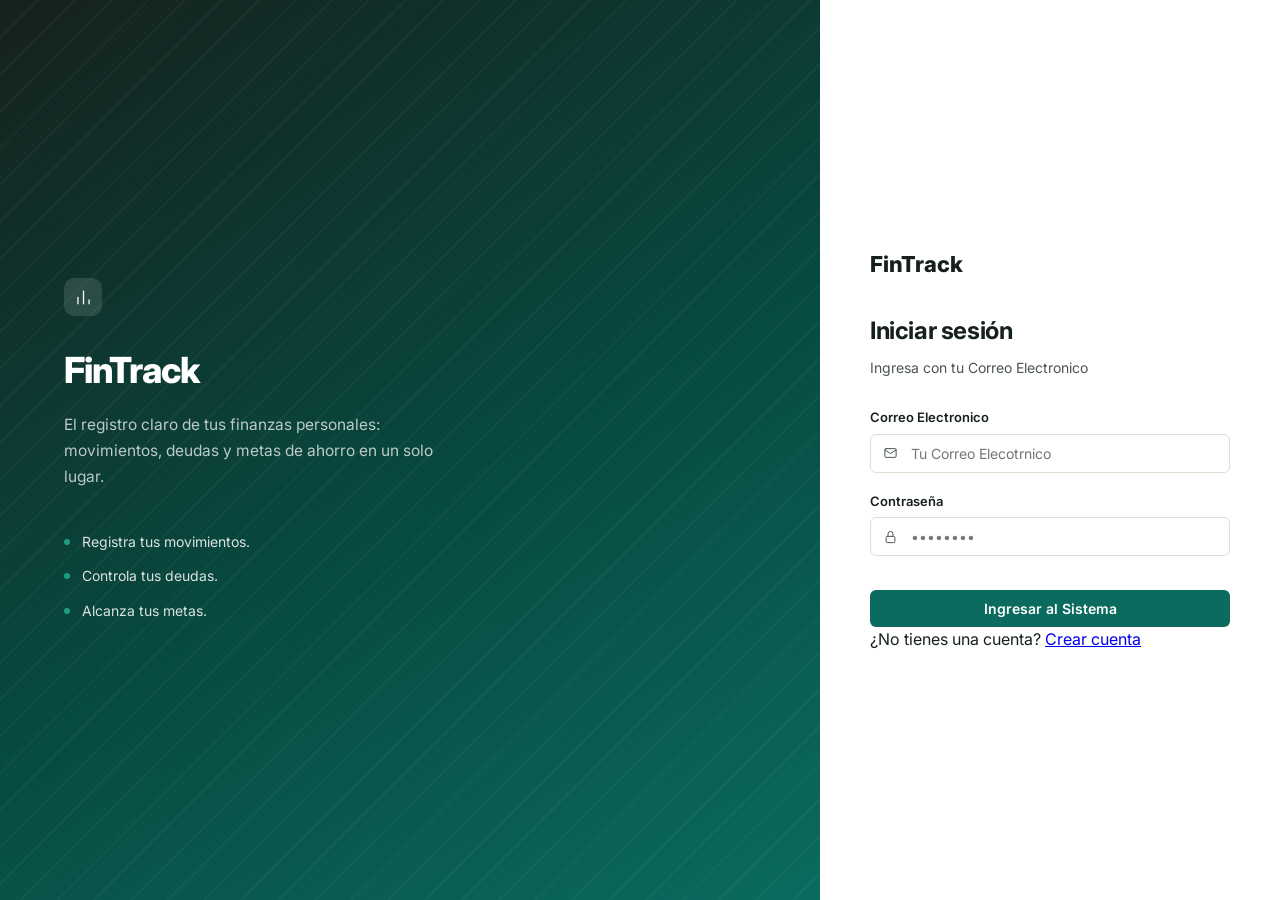
==== commit 5292df3e: "arreglo" ====
--- a/index.html
+++ b/index.html
@@ -1,57 +1,81 @@
 <!DOCTYPE html>
 <html lang="es">
-<head>
-    <meta charset="UTF-8">
-    <meta name="viewport" content="width=device-width, initial-scale=1.0">
+  <head>
+    <meta charset="UTF-8" />
+    <meta name="viewport" content="width=device-width, initial-scale=1.0" />
     <title>Iniciar Sesión – FinTrack</title>
-    <link rel="stylesheet" href="css/style.css">
-</head>
-<body>
-
-<div class="auth-page">
-    <div class="auth-hero">
+    <link rel="stylesheet" href="css/style.css" />
+  </head>
+  <body>
+    <div class="auth-page">
+      <div class="auth-hero">
         <div class="mark">
-            <svg class="icon"><use href="assets/icons.svg#icon-bar-chart"></use></svg>
+          <svg class="icon">
+            <use href="assets/icons.svg#icon-bar-chart"></use>
+          </svg>
         </div>
         <h1>FinTrack</h1>
-        <p>El registro claro de tus finanzas personales: movimientos, deudas y metas de ahorro en un solo lugar.</p>
+        <p>
+          El registro claro de tus finanzas personales: movimientos, deudas y
+          metas de ahorro en un solo lugar.
+        </p>
         <ul class="value-props">
-            <li>Registra tus movimientos.</li>
-            <li>Controla tus deudas.</li>
-            <li>Alcanza tus metas.</li>
+          <li>Registra tus movimientos.</li>
+          <li>Controla tus deudas.</li>
+          <li>Alcanza tus metas.</li>
         </ul>
+      </div>
+
+      <div class="auth-panel">
+        <div class="auth-card">
+          <div class="logo">FinTrack</div>
+          <h2>Iniciar sesión</h2>
+          <div class="sub">Ingresa con tu Correo Electronico</div>
+
+          <form action="dashboard.html">
+            <div class="form-group">
+              <label class="form-label">Correo Electronico</label>
+              <div class="control-icon">
+                <svg class="icon">
+                  <use href="assets/icons.svg#icon-mail"></use>
+                </svg>
+                <input
+                  type="email"
+                  class="form-control"
+                  placeholder="Tu Correo Elecotrnico"
+                  required
+                />
+              </div>
+            </div>
+
+            <div class="form-group">
+              <label class="form-label">Contraseña</label>
+              <div class="control-icon">
+                <svg class="icon">
+                  <use href="assets/icons.svg#icon-lock"></use>
+                </svg>
+                <input
+                  type="password"
+                  class="form-control"
+                  placeholder="••••••••"
+                  required
+                />
+              </div>
+            </div>
+
+            <button type="submit" class="btn btn-primary btn-full mt-2">
+              Ingresar al Sistema
+            </button>
+          </form>
+
+          <div class="auth-footer">
+            ¿No tienes una cuenta?
+
+            <a href="registro.html"> Crear cuenta </a>
+          </div>
+        </div>
+      </div>
     </div>
-
-    <div class="auth-panel">
-        <div class="auth-card">
-            <div class="logo">FinTrack</div>
-            <h2>Iniciar sesión</h2>
-            <div class="sub">Ingresa con tu correo universitario</div>
-
-            <form action="dashboard.html">
-                <div class="form-group">
-                    <label class="form-label">Correo Universitario</label>
-                    <div class="control-icon">
-                        <svg class="icon"><use href="assets/icons.svg#icon-mail"></use></svg>
-                        <input type="email" class="form-control" placeholder="usuario@ufide.ac.cr" required>
-                    </div>
-                </div>
-
-                <div class="form-group">
-                    <label class="form-label">Contraseña</label>
-                    <div class="control-icon">
-                        <svg class="icon"><use href="assets/icons.svg#icon-lock"></use></svg>
-                        <input type="password" class="form-control" placeholder="••••••••" required>
-                    </div>
-                </div>
-
-                <button type="submit" class="btn btn-primary btn-full mt-2">
-                    Ingresar al Sistema
-                </button>
-            </form>
-        </div>
-    </div>
-</div>
-
-</body>
+    <script src="js/app.js"></script>
+  </body>
 </html>
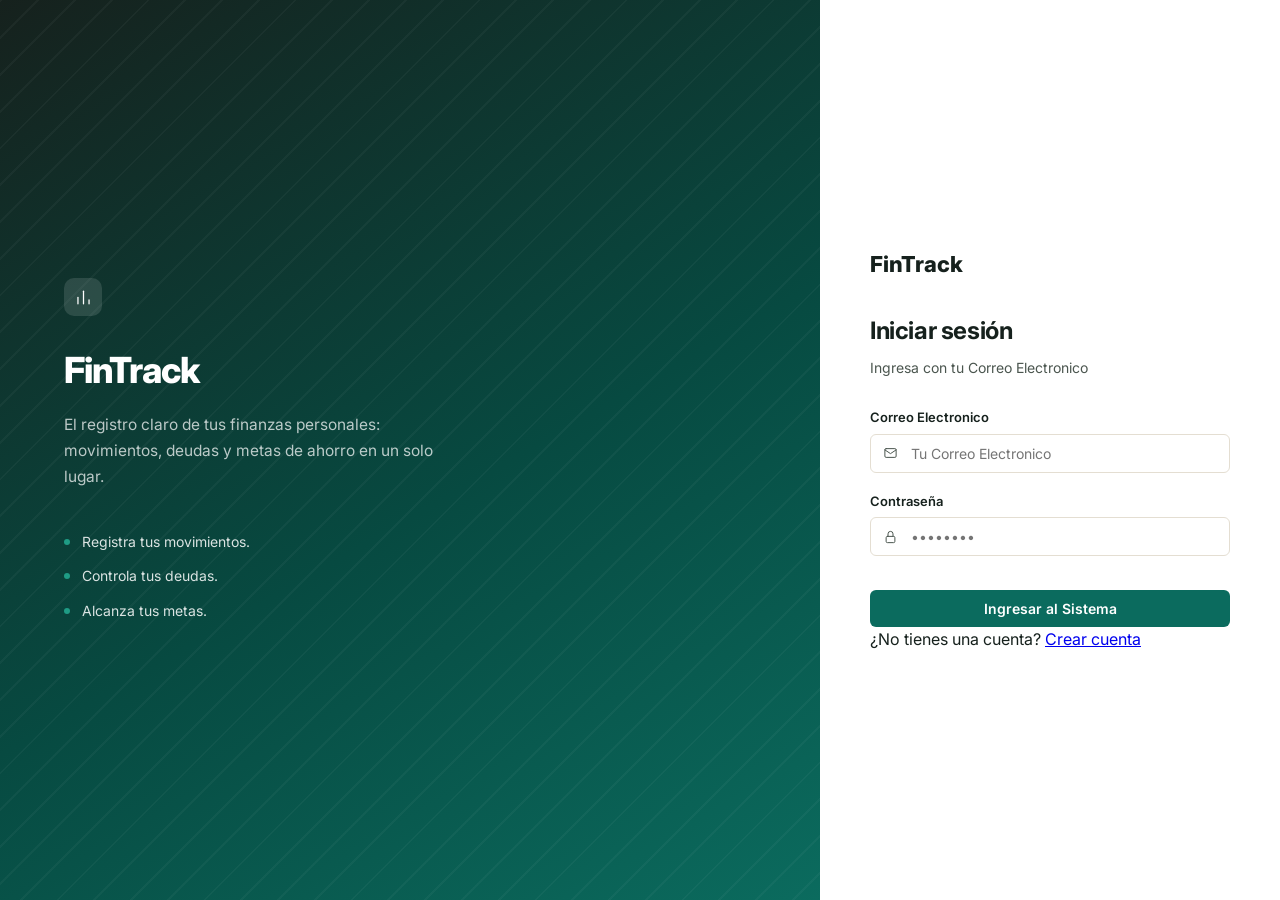
==== commit 74acd8a7: "commit" ====
--- a/index.html
+++ b/index.html
@@ -32,7 +32,7 @@
           <h2>Iniciar sesión</h2>
           <div class="sub">Ingresa con tu Correo Electronico</div>
 
-          <form action="dashboard.html">
+          <form id="formLogin">
             <div class="form-group">
               <label class="form-label">Correo Electronico</label>
               <div class="control-icon">
@@ -40,9 +40,10 @@
                   <use href="assets/icons.svg#icon-mail"></use>
                 </svg>
                 <input
+                id="loginCorreo"
                   type="email"
                   class="form-control"
-                  placeholder="Tu Correo Elecotrnico"
+                  placeholder="Tu Correo Electronico"
                   required
                 />
               </div>
@@ -55,6 +56,7 @@
                   <use href="assets/icons.svg#icon-lock"></use>
                 </svg>
                 <input
+                  id="loginClave"
                   type="password"
                   class="form-control"
                   placeholder="••••••••"
@@ -62,7 +64,7 @@
                 />
               </div>
             </div>
-
+            <div id="loginMensaje"></div>
             <button type="submit" class="btn btn-primary btn-full mt-2">
               Ingresar al Sistema
             </button>
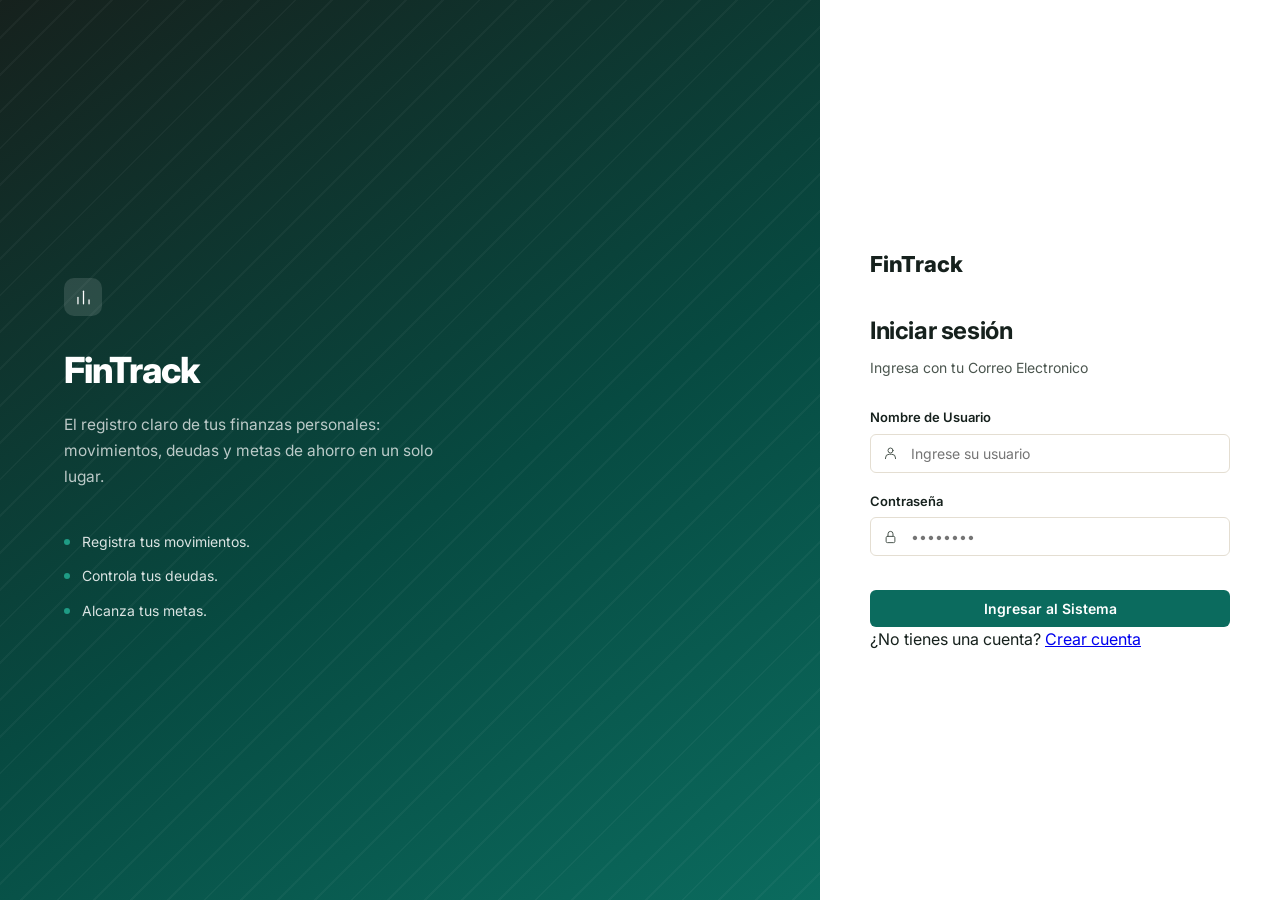
==== commit 0370a57e: "registro" ====
--- a/index.html
+++ b/index.html
@@ -34,16 +34,19 @@
 
           <form id="formLogin">
             <div class="form-group">
-              <label class="form-label">Correo Electronico</label>
+              <label class="form-label">Nombre de Usuario</label>
+
               <div class="control-icon">
                 <svg class="icon">
-                  <use href="assets/icons.svg#icon-mail"></use>
+                  <use href="assets/icons.svg#icon-user"></use>
                 </svg>
+
                 <input
-                id="loginCorreo"
-                  type="email"
+                  id="loginUsuario"
+                  type="text"
                   class="form-control"
-                  placeholder="Tu Correo Electronico"
+                  placeholder="Ingrese su usuario"
+                  autocomplete="username"
                   required
                 />
               </div>
--- a/css/style.css
+++ b/css/style.css
@@ -71,8 +71,8 @@
     flex-direction: column;
     overflow-y: auto;
     z-index: 100;
-}
-
+
+}
 .sidebar-logo {
     padding: 26px 22px 20px;
     border-bottom: 1px solid rgba(255,255,255,.08);
@@ -548,3 +548,428 @@
     .auth-hero { display: none; }
     .auth-panel { width: 100%; }
 }
+/* Separación entre ahorro y resumen financiero */
+
+.ahorro-card {
+    margin-bottom: 35px;
+}
+
+.resumen-financiero {
+    margin-bottom: 35px;
+}
+/* =========================================
+   BIENVENIDA
+========================================= */
+
+.dashboard-welcome {
+    display: flex;
+    justify-content: space-between;
+    align-items: center;
+    margin-bottom: 30px;
+}
+
+.welcome-user {
+    display: flex;
+    align-items: center;
+    gap: 14px;
+}
+
+.welcome-avatar {
+    width: 48px;
+    height: 48px;
+}
+
+
+/* =========================================
+   DESGLOSE INGRESOS / GASTOS
+========================================= */
+
+.detalle-toggle {
+    margin-top: 12px;
+    border: none;
+    background: transparent;
+    cursor: pointer;
+    font-weight: 600;
+    color: var(--primary);
+    font-family: inherit;
+}
+
+.detalle-toggle:hover {
+    color: var(--primary-dark);
+}
+
+.detalle-financiero {
+    max-height: 0;
+    overflow: hidden;
+    transition: max-height 0.35s ease, margin-top 0.35s ease;
+}
+
+.detalle-financiero.abierto {
+    max-height: 300px;
+    margin-top: 14px;
+}
+
+.detalle-item {
+    display: flex;
+    justify-content: space-between;
+    align-items: center;
+    padding: 8px 0;
+    border-top: 1px solid var(--border);
+    font-size: 13px;
+}
+
+
+/* =========================================
+   PRÓXIMOS PAGOS
+========================================= */
+
+.payment-item {
+    display: flex;
+    justify-content: space-between;
+    align-items: center;
+    gap: 15px;
+    padding: 14px 0;
+    border-bottom: 1px solid var(--border);
+}
+
+.payment-item:last-child {
+    border-bottom: none;
+}
+
+
+/* =========================================
+   SOBRES DE AHORRO
+========================================= */
+
+.goal-item {
+    margin-bottom: 22px;
+}
+
+.goal-item:last-child {
+    margin-bottom: 0;
+}
+
+.goal-top {
+    display: flex;
+    justify-content: space-between;
+    align-items: center;
+    margin-bottom: 8px;
+}
+
+.goal-bar,
+.usage-bar {
+    height: 8px;
+    background: var(--border);
+    border-radius: var(--radius-pill);
+    overflow: hidden;
+    margin-bottom: 8px;
+}
+
+.goal-progress,
+.usage-progress {
+    height: 100%;
+    background: var(--primary-light);
+    border-radius: var(--radius-pill);
+}
+
+
+/* =========================================
+   RESUMEN DEL MES
+========================================= */
+
+.summary-row {
+    display: flex;
+    justify-content: space-between;
+    align-items: center;
+    padding: 10px 0;
+    border-bottom: 1px solid var(--border);
+}
+
+.summary-row:last-of-type {
+    border-bottom: none;
+}
+
+.usage-label {
+    margin-top: 18px;
+    margin-bottom: 8px;
+    font-size: 13px;
+    color: var(--ink-700);
+}
+
+
+/* =========================================
+   NOTIFICACIONES
+========================================= */
+
+.notification-button {
+    position: relative;
+    width: 42px;
+    height: 42px;
+    border: 1px solid var(--border);
+    border-radius: 50%;
+    background: var(--surface);
+    cursor: pointer;
+    font-size: 19px;
+    display: flex;
+    align-items: center;
+    justify-content: center;
+}
+
+.notification-button:hover {
+    background: var(--paper);
+}
+
+.notification-count {
+    position: absolute;
+    top: -5px;
+    right: -5px;
+    min-width: 18px;
+    height: 18px;
+    padding: 0 5px;
+    border-radius: var(--radius-pill);
+    background: var(--danger-text);
+    color: white;
+    font-size: 10px;
+    font-weight: 700;
+    display: flex;
+    align-items: center;
+    justify-content: center;
+}
+
+.notification-panel {
+    display: none;
+    position: fixed;
+    right: 36px;
+    top: 90px;
+    width: 320px;
+    background: var(--surface);
+    border: 1px solid var(--border);
+    border-radius: var(--radius-lg);
+    box-shadow: var(--shadow-lg);
+    padding: 18px;
+    z-index: 500;
+}
+
+.notification-panel.abierto {
+    display: block;
+}
+
+.notification-panel-title {
+    font-weight: 700;
+    margin-bottom: 12px;
+}
+
+.notification-item {
+    padding: 11px 0;
+    border-top: 1px solid var(--border);
+    font-size: 13px;
+}
+
+/* =====================================================
+   PANEL DE NOTIFICACIONES - FINTRACK
+===================================================== */
+
+.notification-panel {
+    display: none;
+    width: 380px;
+    max-width: calc(100% - 30px);
+
+    position: absolute;
+    top: 65px;
+    right: 35px;
+
+    background: #ffffff;
+    border: 1px solid var(--border);
+    border-radius: 16px;
+
+    padding: 18px;
+
+    box-shadow: 0 10px 30px rgba(0, 0, 0, 0.10);
+
+    z-index: 100;
+}
+
+
+/* Mostrar panel */
+
+.notification-panel.abierto {
+    display: block;
+}
+
+
+/* Encabezado */
+
+.notification-panel-header {
+    margin-bottom: 10px;
+}
+
+.notification-panel-title {
+    font-size: 16px;
+    font-weight: 700;
+    color: var(--ink-900);
+}
+
+.notification-panel-header .text-muted {
+    font-size: 14px;
+    font-weight: 500;
+    margin-top: 4px;
+    color: var(--ink-500);
+}
+
+
+/* =====================================================
+   CADA NOTIFICACIÓN
+===================================================== */
+
+.notification-card {
+    display: flex;
+    align-items: flex-start;
+
+    gap: 12px;
+
+    padding: 14px 0;
+
+    border-top: 1px solid var(--border);
+}
+
+.notification-card:first-child {
+    border-top: none;
+}
+
+
+/* =====================================================
+   ICONOS
+===================================================== */
+
+.notification-icon {
+    width: 38px;
+    height: 38px;
+
+    min-width: 38px;
+
+    border-radius: 10px;
+
+    display: flex;
+    align-items: center;
+    justify-content: center;
+}
+
+.notification-icon .icon {
+    width: 17px;
+    height: 17px;
+}
+
+
+/* Deudas */
+
+.notification-icon-danger {
+    background: var(--danger-wash);
+    color: var(--danger-text);
+}
+
+
+/* Metas */
+
+.notification-icon-teal {
+    background: var(--accent-wash);
+    color: var(--primary);
+}
+
+
+/* =====================================================
+   CONTENIDO
+===================================================== */
+
+.notification-content {
+    flex: 1;
+    min-width: 0;
+}
+
+.notification-content strong {
+    display: block;
+
+    font-size: 13px;
+    font-weight: 700;
+
+    color: var(--ink-900);
+
+    margin-bottom: 3px;
+}
+
+.notification-text {
+    font-size: 12.5px;
+    line-height: 1.5;
+
+    color: var(--ink-700);
+}
+
+
+/* =====================================================
+   BOTONES
+===================================================== */
+
+.notification-actions {
+    display: flex;
+    align-items: center;
+
+    gap: 8px;
+
+    margin-top: 9px;
+}
+
+
+/* Revisar */
+
+.notification-review {
+    display: inline-flex;
+    align-items: center;
+
+    padding: 5px 10px;
+
+    border-radius: 7px;
+
+    background: var(--accent-wash);
+
+    color: var(--primary);
+
+    text-decoration: none;
+
+    font-size: 11px;
+    font-weight: 700;
+}
+
+.notification-review:hover {
+    background: var(--accent-soft);
+}
+
+
+/* Eliminar */
+
+.notification-delete {
+    display: inline-flex;
+    align-items: center;
+
+    padding: 5px 10px;
+
+    border: none;
+    border-radius: 7px;
+
+    background: var(--danger-wash);
+
+    color: var(--danger-text);
+
+    font-family: inherit;
+    font-size: 11px;
+    font-weight: 700;
+
+    cursor: pointer;
+}
+
+.notification-delete:hover {
+    opacity: 0.8;
+}
+.notification-card.eliminando {
+    opacity: 0;
+    transform: translateX(10px);
+    transition: opacity .2s ease, transform .2s ease;
+}
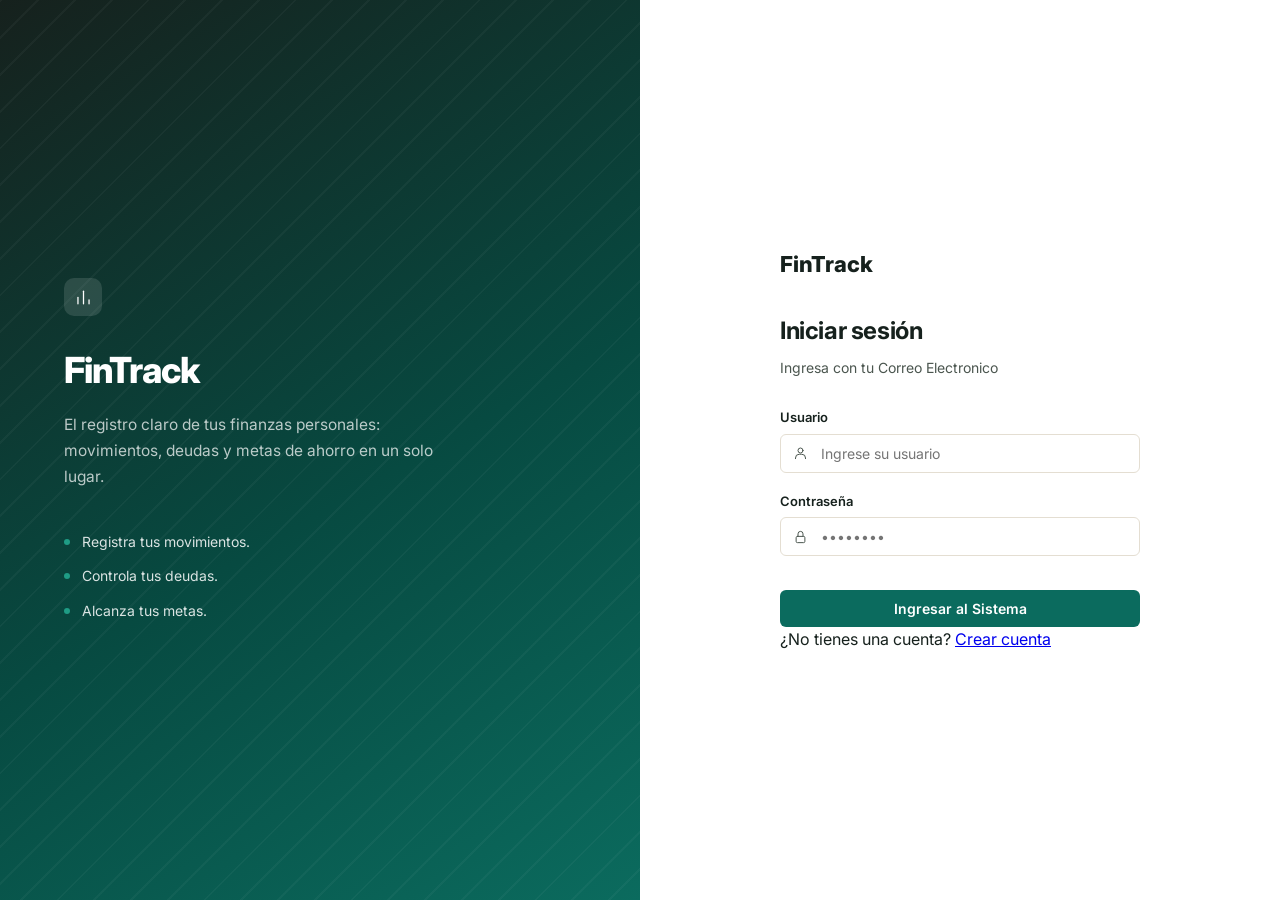
==== commit 6db8b91a: "Actualizacion Actualización en el index.html y registro.html" ====
--- a/index.html
+++ b/index.html
@@ -34,7 +34,7 @@
 
           <form id="formLogin">
             <div class="form-group">
-              <label class="form-label">Nombre de Usuario</label>
+              <label class="form-label">Usuario</label>
 
               <div class="control-icon">
                 <svg class="icon">
--- a/css/style.css
+++ b/css/style.css
@@ -1,578 +1,1758 @@
 @import url('https://fonts.googleapis.com/css2?family=Inter:wght@400;500;600;700;800&family=IBM+Plex+Mono:wght@500;600&display=swap');
 
-*, *::before, *::after {
+
+/* =====================================================
+   CONFIGURACIÓN GENERAL
+===================================================== */
+
+*,
+*::before,
+*::after {
     margin: 0;
     padding: 0;
     box-sizing: border-box;
 }
 
+
 :root {
-    /* neutrals */
-    --ink-900:   #16211d;
-    --ink-700:   #4b564f;
-    --paper:     #f7f5f0;
-    --surface:   #ffffff;
-    --border:    #e4ded2;
-
-    /* legacy aliases kept so nothing silently breaks */
-    --text:        var(--ink-900);
-    --text-muted:  var(--ink-700);
-    --bg:          var(--paper);
-    --white:       var(--surface);
-
-    /* brand */
-    --primary:       #0b6b5e;
-    --primary-dark:  #074a41;
+
+    /* COLORES NEUTROS */
+    --ink-900: #16211d;
+    --ink-700: #4b564f;
+
+    --paper: #f7f5f0;
+    --surface: #ffffff;
+    --border: #e4ded2;
+
+
+    /* ALIAS */
+    --text: var(--ink-900);
+    --text-muted: var(--ink-700);
+    --bg: var(--paper);
+    --white: var(--surface);
+
+
+    /* MARCA FINTRACK */
+    --primary: #0b6b5e;
+    --primary-dark: #074a41;
     --primary-light: #1f9c85;
-    --accent-wash:   #e9f4f0;
-
-    /* semantic pairs */
-    --success-text: #2f8f5b; --success-wash: #e2f3e9;
-    --danger-text:  #b3392f; --danger-wash:  #f8e6e3;
-    --warning-text: #9a6a1f; --warning-wash:  #f6ecd9;
-    --info-text:    #2a5f8f; --info-wash:    #e6eef6;
-
-    /* scales */
-    --space-1: 4px;  --space-2: 8px;  --space-3: 12px; --space-4: 16px;
-    --space-5: 20px; --space-6: 24px; --space-7: 32px; --space-8: 48px;
-
-    --radius-sm: 6px; --radius-md: 10px; --radius-lg: 16px; --radius-xl: 22px; --radius-pill: 999px;
-
-    --shadow-sm: 0 1px 2px rgba(22,33,29,.06);
-    --shadow-md: 0 4px 14px rgba(22,33,29,.08);
-    --shadow-lg: 0 16px 40px -12px rgba(22,33,29,.20);
-
+    --accent-wash: #e9f4f0;
+
+
+    /* ESTADOS */
+    --success-text: #2f8f5b;
+    --success-wash: #e2f3e9;
+
+    --danger-text: #b3392f;
+    --danger-wash: #f8e6e3;
+
+    --warning-text: #9a6a1f;
+    --warning-wash: #f6ecd9;
+
+    --info-text: #2a5f8f;
+    --info-wash: #e6eef6;
+
+
+    /* ESPACIADOS */
+    --space-1: 4px;
+    --space-2: 8px;
+    --space-3: 12px;
+    --space-4: 16px;
+    --space-5: 20px;
+    --space-6: 24px;
+    --space-7: 32px;
+    --space-8: 48px;
+
+
+    /* BORDES */
+    --radius-sm: 6px;
+    --radius-md: 10px;
+    --radius-lg: 16px;
+    --radius-xl: 22px;
+    --radius-pill: 999px;
+
+
+    /* SOMBRAS */
+    --shadow-sm: 0 1px 2px rgba(22, 33, 29, .06);
+    --shadow-md: 0 4px 14px rgba(22, 33, 29, .08);
+    --shadow-lg: 0 16px 40px -12px rgba(22, 33, 29, .20);
+
+
+    /* SIDEBAR */
     --sidebar-w: 264px;
 
-    --font-sans: 'Inter', 'Segoe UI', system-ui, sans-serif;
-    --font-mono: 'IBM Plex Mono', 'SFMono-Regular', Menlo, monospace;
-}
+
+    /* FUENTES */
+    --font-sans:
+        'Inter',
+        'Segoe UI',
+        system-ui,
+        sans-serif;
+
+    --font-mono:
+        'IBM Plex Mono',
+        'SFMono-Regular',
+        Menlo,
+        monospace;
+}
+
 
 body {
     font-family: var(--font-sans);
+
     background: var(--paper);
     color: var(--ink-900);
+
     line-height: 1.6;
 }
 
-/* ── Layout ── */
+
+
+/* =====================================================
+   LAYOUT GENERAL
+===================================================== */
+
 .layout {
     display: flex;
     min-height: 100vh;
 }
 
-/* ── Sidebar ── */
+
+
+/* =====================================================
+   SIDEBAR
+===================================================== */
+
 .sidebar {
     width: var(--sidebar-w);
+    height: 100vh;
+
+    position: fixed;
+
     background: var(--ink-900);
-    position: fixed;
-    height: 100vh;
+
     display: flex;
     flex-direction: column;
+
     overflow-y: auto;
+
     z-index: 100;
-
-}
+}
+
+
 .sidebar-logo {
     padding: 26px 22px 20px;
-    border-bottom: 1px solid rgba(255,255,255,.08);
-    display: flex;
-    align-items: center;
+
+    border-bottom:
+        1px solid rgba(255, 255, 255, .08);
+
+    display: flex;
+    align-items: center;
+
     gap: 10px;
 }
 
+
 .sidebar-logo .mark {
-    width: 28px; height: 28px;
+    width: 28px;
+    height: 28px;
+
     border-radius: var(--radius-sm);
-    background: linear-gradient(135deg, var(--primary-light), var(--primary));
+
+    background:
+        linear-gradient(
+            135deg,
+            var(--primary-light),
+            var(--primary)
+        );
+
     color: #fff;
-    display: flex; align-items: center; justify-content: center;
+
+    display: flex;
+    align-items: center;
+    justify-content: center;
+
     flex-shrink: 0;
 }
-.sidebar-logo .mark .icon { width: 14px; height: 14px; }
+
+
+.sidebar-logo .mark .icon {
+    width: 14px;
+    height: 14px;
+}
+
 
 .sidebar-logo .brand {
     color: #fff;
+
     font-size: 19px;
     font-weight: 800;
+
     letter-spacing: -0.5px;
     line-height: 1.1;
 }
 
+
 .sidebar-logo .tagline {
     color: #6b7570;
+
     font-size: 10.5px;
+
     margin-top: 1px;
+
     display: block;
 }
+
 
 .sidebar-nav {
     padding: 16px 12px;
+
     flex: 1;
 }
+
 
 .nav-section {
     margin-bottom: 22px;
 }
 
+
 .nav-label {
     color: #5b665f;
+
     font-size: 10.5px;
     font-weight: 700;
+
     text-transform: uppercase;
+
     letter-spacing: .09em;
+
     padding: 0 12px;
+
     margin-bottom: 6px;
+
     display: block;
 }
 
+
 .nav-item {
     display: flex;
     align-items: center;
+
     gap: 11px;
+
     padding: 9px 12px;
+
     border-radius: var(--radius-md);
+
     color: #9aa39d;
+
     text-decoration: none;
+
     font-size: 14px;
     font-weight: 500;
-    transition: background .15s, color .15s;
+
+    transition:
+        background .15s,
+        color .15s;
+
     margin-bottom: 2px;
+
     position: relative;
 }
 
-.nav-item:hover { background: rgba(255,255,255,.06); color: #e7ebe8; }
+
+.nav-item:hover {
+    background: rgba(255, 255, 255, .06);
+
+    color: #e7ebe8;
+}
+
 
 .nav-item.active {
-    background: rgba(31,156,133,.16);
+    background: rgba(31, 156, 133, .16);
+
     color: #fff;
 }
+
+
 .nav-item.active::before {
     content: '';
+
     position: absolute;
-    left: -12px; top: 50%;
+
+    left: -12px;
+    top: 50%;
+
     transform: translateY(-50%);
-    width: 3px; height: 18px;
+
+    width: 3px;
+    height: 18px;
+
     border-radius: var(--radius-pill);
+
     background: var(--primary-light);
 }
 
-.nav-item .icon { width: 15px; height: 15px; flex-shrink: 0; }
+
+.nav-item .icon {
+    width: 15px;
+    height: 15px;
+
+    flex-shrink: 0;
+}
+
 
 .sidebar-user {
     margin: 12px;
+
     padding: 12px;
+
     border-radius: var(--radius-md);
-    background: rgba(255,255,255,.05);
-    display: flex;
-    align-items: center;
+
+    background:
+        rgba(255, 255, 255, .05);
+
+    display: flex;
+    align-items: center;
+
     gap: 12px;
 }
 
-.sidebar-user .s-name  { color: #e7ebe8; font-size: 13px; font-weight: 600; }
-.sidebar-user .s-email { color: #6b7570; font-size: 11px; }
-
-/* ── Main ── */
+
+.sidebar-user .s-name {
+    color: #e7ebe8;
+
+    font-size: 13px;
+    font-weight: 600;
+}
+
+
+.sidebar-user .s-email {
+    color: #6b7570;
+
+    font-size: 11px;
+}
+
+
+
+/* =====================================================
+   CONTENIDO PRINCIPAL
+===================================================== */
+
 .main {
     margin-left: var(--sidebar-w);
+
     flex: 1;
+
     padding: 36px 36px 48px;
 }
 
-/* ── Page header ── */
+
+
+/* =====================================================
+   ENCABEZADO DE PÁGINA
+===================================================== */
+
 .page-header {
     display: flex;
+
     justify-content: space-between;
     align-items: flex-start;
+
     margin-bottom: 30px;
+
     gap: 20px;
 }
 
-.page-header h2 { font-size: 24px; font-weight: 700; letter-spacing: -.4px; }
-.page-header .sub { color: var(--ink-700); font-size: 14px; margin-top: 3px; }
-.page-header-actions { display: flex; gap: 10px; flex-shrink: 0; }
-
-/* ── Cards ── */
+
+.page-header h2 {
+    font-size: 24px;
+    font-weight: 700;
+
+    letter-spacing: -.4px;
+}
+
+
+.page-header .sub {
+    color: var(--ink-700);
+
+    font-size: 14px;
+
+    margin-top: 3px;
+}
+
+
+.page-header-actions {
+    display: flex;
+
+    gap: 10px;
+
+    flex-shrink: 0;
+}
+
+
+
+/* =====================================================
+   TARJETAS
+===================================================== */
+
 .card {
     background: var(--surface);
+
     border: 1px solid var(--border);
     border-radius: var(--radius-lg);
+
     box-shadow: var(--shadow-sm);
+
     padding: 24px;
 }
+
 
 .card-title {
     font-size: 15px;
     font-weight: 700;
+
     color: var(--ink-900);
+
     margin-bottom: 18px;
-    display: flex;
-    align-items: center;
+
+    display: flex;
+    align-items: center;
+
     gap: 9px;
 }
-.card-title .icon { color: var(--primary); width: 15px; height: 15px; }
-
-/* ── Stat cards ── */
-.stats-grid, .stats-grid-3, .stats-grid-2 {
+
+
+.card-title .icon {
+    color: var(--primary);
+
+    width: 15px;
+    height: 15px;
+}
+
+
+
+/* =====================================================
+   TARJETAS ESTADÍSTICAS
+===================================================== */
+
+.stats-grid,
+.stats-grid-3,
+.stats-grid-2 {
     display: grid;
+
     gap: 18px;
+
     margin-bottom: 28px;
 }
-.stats-grid   { grid-template-columns: repeat(4, 1fr); }
-.stats-grid-3 { grid-template-columns: repeat(3, 1fr); }
-.stats-grid-2 { grid-template-columns: repeat(2, 1fr); }
+
+
+.stats-grid {
+    grid-template-columns:
+        repeat(4, 1fr);
+}
+
+
+.stats-grid-3 {
+    grid-template-columns:
+        repeat(3, 1fr);
+}
+
+
+.stats-grid-2 {
+    grid-template-columns:
+        repeat(2, 1fr);
+}
+
 
 .stat-card {
     background: var(--surface);
+
     border: 1px solid var(--border);
     border-radius: var(--radius-lg);
+
     box-shadow: var(--shadow-sm);
+
     padding: 22px;
 }
 
+
 .stat-card .ic {
-    width: 32px; height: 32px;
+    width: 32px;
+    height: 32px;
+
     border-radius: var(--radius-sm);
-    display: flex; align-items: center; justify-content: center;
+
+    display: flex;
+    align-items: center;
+    justify-content: center;
+
     margin-bottom: 12px;
 }
-.stat-card .ic .icon { width: 15px; height: 15px; }
-
-.ic-teal   { background: var(--accent-wash);  color: var(--primary); }
-.ic-green  { background: var(--success-wash); color: var(--success-text); }
-.ic-red    { background: var(--danger-wash);  color: var(--danger-text); }
-.ic-yellow { background: var(--warning-wash); color: var(--warning-text); }
-.ic-blue   { background: var(--info-wash);    color: var(--info-text); }
-
-.stat-card .lbl  { font-size: 12.5px; color: var(--ink-700); font-weight: 500; }
-.stat-card .val  { font-size: 26px; font-weight: 800; margin: 4px 0 2px; letter-spacing: -.3px; }
-.stat-card .chg  { font-size: 12px; color: var(--ink-700); }
-.val.green { color: var(--success-text); }
-.val.red   { color: var(--danger-text); }
-
-/* ── Numeric / currency figures ── */
+
+
+.stat-card .ic .icon {
+    width: 15px;
+    height: 15px;
+}
+
+
+.ic-teal {
+    background: var(--accent-wash);
+    color: var(--primary);
+}
+
+
+.ic-green {
+    background: var(--success-wash);
+    color: var(--success-text);
+}
+
+
+.ic-red {
+    background: var(--danger-wash);
+    color: var(--danger-text);
+}
+
+
+.ic-yellow {
+    background: var(--warning-wash);
+    color: var(--warning-text);
+}
+
+
+.ic-blue {
+    background: var(--info-wash);
+    color: var(--info-text);
+}
+
+
+.stat-card .lbl {
+    font-size: 12.5px;
+
+    color: var(--ink-700);
+
+    font-weight: 500;
+}
+
+
+.stat-card .val {
+    font-size: 26px;
+    font-weight: 800;
+
+    margin: 4px 0 2px;
+
+    letter-spacing: -.3px;
+}
+
+
+.stat-card .chg {
+    font-size: 12px;
+
+    color: var(--ink-700);
+}
+
+
+.val.green {
+    color: var(--success-text);
+}
+
+
+.val.red {
+    color: var(--danger-text);
+}
+
+
+
+/* =====================================================
+   NÚMEROS / MONEDA
+===================================================== */
+
 .num {
     font-family: var(--font-mono);
-    font-variant-numeric: tabular-nums;
+
+    font-variant-numeric:
+        tabular-nums;
+
     letter-spacing: -.2px;
 }
 
-/* ── Grids ── */
-.grid-65 { display: grid; grid-template-columns: 1.7fr 1fr; gap: 20px; margin-bottom: 20px; }
-
-/* ── Forms ── */
-.form-group { margin-bottom: 18px; }
+
+
+/* =====================================================
+   GRIDS
+===================================================== */
+
+.grid-65 {
+    display: grid;
+
+    grid-template-columns:
+        1.7fr 1fr;
+
+    gap: 20px;
+
+    margin-bottom: 20px;
+}
+
+
+
+/* =====================================================
+   FORMULARIOS
+===================================================== */
+
+.form-group {
+    margin-bottom: 18px;
+}
+
 
 .form-label {
     display: block;
+
     font-size: 13px;
     font-weight: 600;
+
     color: var(--ink-900);
+
     margin-bottom: 6px;
 }
+
 
 .form-control {
     width: 100%;
+
     padding: 10px 14px;
-    border: 1.5px solid var(--border);
-    border-radius: var(--radius-sm);
+
+    border:
+        1.5px solid var(--border);
+
+    border-radius:
+        var(--radius-sm);
+
     font-size: 14px;
+
     color: var(--ink-900);
+
     font-family: inherit;
-    background: var(--surface);
+
+    background:
+        var(--surface);
+
     outline: none;
-    transition: border-color .15s, box-shadow .15s;
-}
+
+    transition:
+        border-color .15s,
+        box-shadow .15s;
+}
+
 
 .form-control:focus {
-    border-color: var(--primary-light);
-    box-shadow: 0 0 0 3px rgba(31,156,133,.14);
-}
-
-.form-row { display: grid; grid-template-columns: 1fr 1fr; gap: 16px; }
-
-.control-icon { position: relative; }
-.control-icon .form-control { padding-left: 40px; }
+    border-color:
+        var(--primary-light);
+
+    box-shadow:
+        0 0 0 3px
+        rgba(31, 156, 133, .14);
+}
+
+
+.form-row {
+    display: grid;
+
+    grid-template-columns:
+        1fr 1fr;
+
+    gap: 16px;
+}
+
+
+.control-icon {
+    position: relative;
+}
+
+
+.control-icon .form-control {
+    padding-left: 40px;
+}
+
+
 .control-icon .icon {
-    position: absolute; left: 13px; top: 50%;
-    transform: translateY(-50%);
-    width: 15px; height: 15px;
+    position: absolute;
+
+    left: 13px;
+    top: 50%;
+
+    transform:
+        translateY(-50%);
+
+    width: 15px;
+    height: 15px;
+
     color: var(--ink-700);
+
     pointer-events: none;
 }
 
-/* ── Buttons ── */
+
+
+/* =====================================================
+   BOTONES
+===================================================== */
+
 .btn {
     display: inline-flex;
     align-items: center;
+
     gap: 7px;
+
     padding: 10px 18px;
-    border-radius: var(--radius-sm);
+
+    border-radius:
+        var(--radius-sm);
+
     font-size: 14px;
     font-weight: 600;
+
     cursor: pointer;
+
     border: none;
+
     transition: all .15s;
+
     text-decoration: none;
+
     font-family: inherit;
 }
-.btn .icon { width: 16px; height: 16px; }
-
-.btn-primary  { background: var(--primary); color: #fff; }
-.btn-primary:hover { background: var(--primary-dark); }
-.btn-outline  { background: transparent; border: 1.5px solid var(--border); color: var(--ink-900); }
-.btn-outline:hover { background: var(--paper); }
-.btn-sm { padding: 7px 13px; font-size: 13px; }
-.btn-full { width: 100%; justify-content: center; }
-
-/* ── Tables ── */
-.table-wrap { overflow-x: auto; }
-
-table { width: 100%; border-collapse: collapse; }
+
+
+.btn .icon {
+    width: 16px;
+    height: 16px;
+}
+
+
+.btn-primary {
+    background: var(--primary);
+
+    color: #fff;
+}
+
+
+.btn-primary:hover {
+    background:
+        var(--primary-dark);
+}
+
+
+.btn-outline {
+    background: transparent;
+
+    border:
+        1.5px solid var(--border);
+
+    color: var(--ink-900);
+}
+
+
+.btn-outline:hover {
+    background: var(--paper);
+}
+
+
+.btn-sm {
+    padding: 7px 13px;
+
+    font-size: 13px;
+}
+
+
+.btn-full {
+    width: 100%;
+
+    justify-content: center;
+}
+
+
+
+/* =====================================================
+   TABLAS
+===================================================== */
+
+.table-wrap {
+    overflow-x: auto;
+}
+
+
+table {
+    width: 100%;
+
+    border-collapse: collapse;
+}
+
 
 th {
     text-align: left;
+
     padding: 11px 16px;
+
     font-size: 11.5px;
     font-weight: 700;
+
     color: var(--ink-700);
+
     text-transform: uppercase;
+
     letter-spacing: .06em;
-    border-bottom: 1.5px solid var(--border);
+
+    border-bottom:
+        1.5px solid var(--border);
+
     background: var(--paper);
 }
+
 
 td {
     padding: 13px 16px;
+
     font-size: 14px;
-    border-bottom: 1px solid var(--border);
+
+    border-bottom:
+        1px solid var(--border);
+
     color: var(--ink-900);
+
     white-space: nowrap;
 }
 
-tr:last-child td { border-bottom: none; }
-tbody tr:hover td { background: var(--paper); }
-
-.cell-ic { display: flex; align-items: center; gap: 9px; }
-.cell-ic .icon { width: 14px; height: 14px; color: var(--ink-700); flex-shrink: 0; }
-
-/* ── Badges ── */
+
+tr:last-child td {
+    border-bottom: none;
+}
+
+
+tbody tr:hover td {
+    background: var(--paper);
+}
+
+
+.cell-ic {
+    display: flex;
+    align-items: center;
+
+    gap: 9px;
+}
+
+
+.cell-ic .icon {
+    width: 14px;
+    height: 14px;
+
+    color: var(--ink-700);
+
+    flex-shrink: 0;
+}
+
+
+
+/* =====================================================
+   BADGES
+===================================================== */
+
 .badge {
     display: inline-flex;
     align-items: center;
+
     gap: 4px;
+
     padding: 3px 10px;
-    border-radius: var(--radius-pill);
+
+    border-radius:
+        var(--radius-pill);
+
     font-size: 12px;
     font-weight: 600;
+
     white-space: nowrap;
 }
 
-.badge-green  { background: var(--success-wash); color: var(--success-text); }
-.badge-red    { background: var(--danger-wash);  color: var(--danger-text); }
-.badge-yellow { background: var(--warning-wash); color: var(--warning-text); }
-.badge-teal   { background: var(--accent-wash);  color: var(--primary); }
-
-/* ── Progress bar ── */
-.progress-bar { height: 8px; background: var(--border); border-radius: var(--radius-pill); overflow: hidden; }
-.progress-fill { height: 100%; border-radius: var(--radius-pill); background: var(--primary-light); }
-.progress-fill.orange { background: #d97a3f; }
-
-/* ── Avatar ── */
+
+.badge-green {
+    background:
+        var(--success-wash);
+
+    color:
+        var(--success-text);
+}
+
+
+.badge-red {
+    background:
+        var(--danger-wash);
+
+    color:
+        var(--danger-text);
+}
+
+
+.badge-yellow {
+    background:
+        var(--warning-wash);
+
+    color:
+        var(--warning-text);
+}
+
+
+.badge-teal {
+    background:
+        var(--accent-wash);
+
+    color:
+        var(--primary);
+}
+
+
+
+/* =====================================================
+   BARRAS DE PROGRESO
+===================================================== */
+
+.progress-bar {
+    height: 8px;
+
+    background: var(--border);
+
+    border-radius:
+        var(--radius-pill);
+
+    overflow: hidden;
+}
+
+
+.progress-fill {
+    height: 100%;
+
+    border-radius:
+        var(--radius-pill);
+
+    background:
+        var(--primary-light);
+}
+
+
+.progress-fill.orange {
+    background: #d97a3f;
+}
+
+
+
+/* =====================================================
+   AVATAR
+===================================================== */
+
 .avatar {
-    width: 40px; height: 40px;
+    width: 40px;
+    height: 40px;
+
     border-radius: 50%;
-    background: linear-gradient(135deg, var(--primary), var(--primary-light));
+
+    background:
+        linear-gradient(
+            135deg,
+            var(--primary),
+            var(--primary-light)
+        );
+
     color: #fff;
-    display: flex; align-items: center; justify-content: center;
-    font-weight: 700; font-size: 15px;
+
+    display: flex;
+    align-items: center;
+    justify-content: center;
+
+    font-weight: 700;
+    font-size: 15px;
+
     flex-shrink: 0;
 }
 
-.avatar.lg { width: 76px; height: 76px; font-size: 27px; border: 3px solid var(--surface); }
-
-/* ── Icon base ── */
-.icon { width: 16px; height: 16px; }
-.icon-sm { width: 13px; height: 13px; }
-.icon-md { width: 18px; height: 18px; }
-.icon-lg { width: 22px; height: 22px; }
-
-/* ── Chart bars ── */
+
+.avatar.lg {
+    width: 76px;
+    height: 76px;
+
+    font-size: 27px;
+
+    border:
+        3px solid var(--surface);
+}
+
+
+
+/* =====================================================
+   ICONOS
+===================================================== */
+
+.icon {
+    width: 16px;
+    height: 16px;
+}
+
+
+.icon-sm {
+    width: 13px;
+    height: 13px;
+}
+
+
+.icon-md {
+    width: 18px;
+    height: 18px;
+}
+
+
+.icon-lg {
+    width: 22px;
+    height: 22px;
+}
+
+
+
+/* =====================================================
+   GRÁFICOS
+===================================================== */
+
 .bar-chart {
     display: flex;
+
     align-items: stretch;
+
     gap: 10px;
+
     height: 180px;
-    padding: 0 4px 0;
-}
-
-.bar-col { flex: 1; display: flex; flex-direction: column; align-items: center; }
-.bar-track { flex: 1; width: 100%; display: flex; align-items: flex-end; }
-.bar-fill { width: 100%; border-radius: 5px 5px 0 0; background: var(--primary-light); min-height: 4px; }
-.bar-fill.income  { background: #8fc9a8; }
-.bar-fill.expense { background: #dba79c; }
-.bar-lbl { font-size: 10px; color: var(--ink-700); margin-top: 8px; }
-.bar-val { font-size: 11px; color: var(--ink-900); font-weight: 600; margin-bottom: 6px; }
-
-.dot { width: 9px; height: 9px; border-radius: 50%; flex-shrink: 0; }
-
-/* ── Misc ── */
-.divider { border: none; border-top: 1px solid var(--border); margin: 20px 0; }
-
-.flex { display: flex; align-items: center; }
-.flex-between { display: flex; align-items: center; justify-content: space-between; }
-.gap-2 { gap: 8px; }
-.gap-3 { gap: 12px; }
-.mb-0 { margin-bottom: 0; }
-.mb-1 { margin-bottom: 8px; }
-.mb-2 { margin-bottom: 16px; }
-.mb-3 { margin-bottom: 24px; }
-.mt-1 { margin-top: 8px; }
-.mt-2 { margin-top: 16px; }
-
-.text-sm   { font-size: 13px; }
-.text-xs   { font-size: 12px; }
-.text-muted { color: var(--ink-700); }
-.text-green { color: var(--success-text); }
-.text-red   { color: var(--danger-text); }
-.fw-700 { font-weight: 700; }
+
+    padding: 0 4px;
+}
+
+
+.bar-col {
+    flex: 1;
+
+    display: flex;
+    flex-direction: column;
+
+    align-items: center;
+}
+
+
+.bar-track {
+    flex: 1;
+
+    width: 100%;
+
+    display: flex;
+    align-items: flex-end;
+}
+
+
+.bar-fill {
+    width: 100%;
+
+    border-radius:
+        5px 5px 0 0;
+
+    background:
+        var(--primary-light);
+
+    min-height: 4px;
+}
+
+
+.bar-fill.income {
+    background: #8fc9a8;
+}
+
+
+.bar-fill.expense {
+    background: #dba79c;
+}
+
+
+.bar-lbl {
+    font-size: 10px;
+
+    color: var(--ink-700);
+
+    margin-top: 8px;
+}
+
+
+.bar-val {
+    font-size: 11px;
+    font-weight: 600;
+
+    color: var(--ink-900);
+
+    margin-bottom: 6px;
+}
+
+
+.dot {
+    width: 9px;
+    height: 9px;
+
+    border-radius: 50%;
+
+    flex-shrink: 0;
+}
+
+
+
+/* =====================================================
+   UTILIDADES
+===================================================== */
+
+.divider {
+    border: none;
+
+    border-top:
+        1px solid var(--border);
+
+    margin: 20px 0;
+}
+
+
+.flex {
+    display: flex;
+    align-items: center;
+}
+
+
+.flex-between {
+    display: flex;
+    align-items: center;
+    justify-content: space-between;
+}
+
+
+.gap-2 {
+    gap: 8px;
+}
+
+
+.gap-3 {
+    gap: 12px;
+}
+
+
+.mb-0 {
+    margin-bottom: 0;
+}
+
+
+.mb-1 {
+    margin-bottom: 8px;
+}
+
+
+.mb-2 {
+    margin-bottom: 16px;
+}
+
+
+.mb-3 {
+    margin-bottom: 24px;
+}
+
+
+.mt-1 {
+    margin-top: 8px;
+}
+
+
+.mt-2 {
+    margin-top: 16px;
+}
+
+
+.text-sm {
+    font-size: 13px;
+}
+
+
+.text-xs {
+    font-size: 12px;
+}
+
+
+.text-muted {
+    color: var(--ink-700);
+}
+
+
+.text-green {
+    color: var(--success-text);
+}
+
+
+.text-red {
+    color: var(--danger-text);
+}
+
+
+.fw-700 {
+    font-weight: 700;
+}
+
+
+
+/* =====================================================
+   ALERTAS
+===================================================== */
 
 .alert {
     padding: 12px 16px;
-    border-radius: var(--radius-sm);
+
+    border-radius:
+        var(--radius-sm);
+
     font-size: 13.5px;
-    display: flex;
-    align-items: center;
+
+    display: flex;
+    align-items: center;
+
     gap: 10px;
+
     margin-bottom: 20px;
 }
-.alert .icon { flex-shrink: 0; width: 15px; height: 15px; }
-.alert-info    { background: var(--info-wash);    color: var(--info-text);    border: 1px solid #c7d9e8; }
-.alert-danger  { background: var(--danger-wash);  color: var(--danger-text);  border: 1px solid #eccbc5; }
-
-/* ── Auth page ── */
+
+
+.alert .icon {
+    flex-shrink: 0;
+
+    width: 15px;
+    height: 15px;
+}
+
+
+.alert-info {
+    background:
+        var(--info-wash);
+
+    color:
+        var(--info-text);
+
+    border:
+        1px solid #c7d9e8;
+}
+
+
+.alert-danger {
+    background:
+        var(--danger-wash);
+
+    color:
+        var(--danger-text);
+
+    border:
+        1px solid #eccbc5;
+}
+
+
+
+/* =====================================================
+   LOGIN / AUTENTICACIÓN
+===================================================== */
+
 .auth-page {
     min-height: 100vh;
-    display: flex;
-    background: var(--paper);
-}
+
+    display: flex;
+
+    background:
+        var(--paper);
+}
+
 
 .auth-hero {
     flex: 1;
-    background:
-        repeating-linear-gradient(135deg, rgba(255,255,255,.035) 0 2px, transparent 2px 26px),
-        linear-gradient(150deg, var(--ink-900) 0%, var(--primary-dark) 55%, var(--primary) 100%);
+
+    background:
+        repeating-linear-gradient(
+            135deg,
+            rgba(255, 255, 255, .035) 0 2px,
+            transparent 2px 26px
+        ),
+        linear-gradient(
+            150deg,
+            var(--ink-900) 0%,
+            var(--primary-dark) 55%,
+            var(--primary) 100%
+        );
+
     display: flex;
     flex-direction: column;
     justify-content: center;
+
     padding: 64px;
+
     position: relative;
 }
 
+
 .auth-hero .mark {
-    width: 38px; height: 38px;
-    border-radius: var(--radius-md);
-    background: rgba(255,255,255,.12);
-    display: flex; align-items: center; justify-content: center;
+    width: 38px;
+    height: 38px;
+
+    border-radius:
+        var(--radius-md);
+
+    background:
+        rgba(255, 255, 255, .12);
+
+    display: flex;
+    align-items: center;
+    justify-content: center;
+
     color: #fff;
+
     margin-bottom: 26px;
 }
-.auth-hero .mark .icon { width: 19px; height: 19px; }
-
-.auth-hero h1 { color: #fff; font-size: 36px; font-weight: 800; letter-spacing: -1px; margin-bottom: 12px; }
-.auth-hero p { color: rgba(255,255,255,.72); font-size: 15.5px; max-width: 380px; line-height: 1.7; }
+
+
+.auth-hero .mark .icon {
+    width: 19px;
+    height: 19px;
+}
+
+
+.auth-hero h1 {
+    color: #fff;
+
+    font-size: 36px;
+    font-weight: 800;
+
+    letter-spacing: -1px;
+
+    margin-bottom: 12px;
+}
+
+
+.auth-hero p {
+    color:
+        rgba(255, 255, 255, .72);
+
+    font-size: 15.5px;
+
+    max-width: 380px;
+
+    line-height: 1.7;
+}
+
 
 .auth-hero .value-props {
     margin-top: 40px;
+
     display: flex;
     flex-direction: column;
+
     gap: 12px;
+
     list-style: none;
 }
+
+
 .auth-hero .value-props li {
-    color: rgba(255,255,255,.85);
+    color:
+        rgba(255, 255, 255, .85);
+
     font-size: 14px;
+
     padding-left: 18px;
+
     position: relative;
 }
+
+
 .auth-hero .value-props li::before {
     content: '';
+
     position: absolute;
-    left: 0; top: 8px;
-    width: 6px; height: 6px;
+
+    left: 0;
+    top: 8px;
+
+    width: 6px;
+    height: 6px;
+
     border-radius: 50%;
-    background: var(--primary-light);
-}
+
+    background:
+        var(--primary-light);
+}
+
 
 .auth-panel {
     width: 460px;
-    display: flex;
+
+    display: flex;
+
     align-items: center;
     justify-content: center;
+
     padding: 48px;
-    background: var(--surface);
-}
-
-.auth-card { width: 100%; max-width: 360px; }
-.auth-card .logo { font-size: 22px; font-weight: 800; color: var(--ink-900); margin-bottom: 30px; }
-.auth-card h2 { font-size: 24px; font-weight: 700; letter-spacing: -.4px; margin-bottom: 6px; }
-.auth-card .sub { color: var(--ink-700); font-size: 14px; margin-bottom: 28px; }
-
-/* ── Meta goal card ── */
-.meta-card { background: var(--surface); border: 1px solid var(--border); border-radius: var(--radius-lg); box-shadow: var(--shadow-sm); padding: 22px; }
-.meta-card .meta-header { display: flex; justify-content: space-between; align-items: flex-start; margin-bottom: 14px; }
-.meta-card .meta-header-left { display: flex; align-items: center; gap: 12px; }
-.meta-card .meta-icon { width: 36px; height: 36px; border-radius: var(--radius-sm); display: flex; align-items: center; justify-content: center; flex-shrink: 0; }
-.meta-card .meta-icon .icon { width: 16px; height: 16px; }
-.meta-card h4 { font-size: 15px; font-weight: 700; margin-bottom: 3px; }
-.meta-card .meta-amounts { display: flex; justify-content: space-between; margin-top: 12px; }
-.meta-card .meta-amounts span { font-size: 12px; color: var(--ink-700); }
-.meta-card .meta-amounts strong { font-size: 13px; }
-
-/* ── Profile ── */
-.profile-cover { height: 130px; background: linear-gradient(135deg, var(--primary-dark), var(--primary-light)); border-radius: var(--radius-lg) var(--radius-lg) 0 0; }
-.profile-header-card { border-radius: var(--radius-lg); border: 1px solid var(--border); background: var(--surface); box-shadow: var(--shadow-sm); overflow: hidden; }
-.profile-info { padding: 0 28px 24px; display: flex; align-items: flex-end; gap: 20px; margin-top: -38px; }
-.avatar-upload { position: relative; }
-
-/* ── Responsive ── */
-@media (max-width: 1100px) {
-    .stats-grid, .stats-grid-3 { grid-template-columns: repeat(2,1fr); }
-}
-
-@media (max-width: 768px) {
-    .sidebar { display: none; }
-    .main { margin-left: 0; padding: 20px 16px; }
-    .grid-65, .form-row { grid-template-columns: 1fr; }
-    .stats-grid, .stats-grid-3, .stats-grid-2 { grid-template-columns: 1fr 1fr; }
-    .auth-hero { display: none; }
-    .auth-panel { width: 100%; }
-}
-/* Separación entre ahorro y resumen financiero */
-
-.ahorro-card {
-    margin-bottom: 35px;
-}
-
-.resumen-financiero {
-    margin-bottom: 35px;
-}
-/* =========================================
-   BIENVENIDA
-========================================= */
+
+    background:
+        var(--surface);
+}
+
+
+.auth-card {
+    width: 100%;
+
+    max-width: 360px;
+}
+
+
+.auth-card .logo {
+    font-size: 22px;
+    font-weight: 800;
+
+    color: var(--ink-900);
+
+    margin-bottom: 30px;
+}
+
+
+.auth-card h2 {
+    font-size: 24px;
+    font-weight: 700;
+
+    letter-spacing: -.4px;
+
+    margin-bottom: 6px;
+}
+
+
+.auth-card .sub {
+    color: var(--ink-700);
+
+    font-size: 14px;
+
+    margin-bottom: 28px;
+}
+
+
+
+/* =====================================================
+   REGISTRO
+   SOBREESCRIBE SOLO EL REGISTRO.HTML
+===================================================== */
+
+.auth-page:has(.auth-panel-register) {
+    width: 100%;
+
+    min-height: 100vh;
+
+    display: grid;
+
+    grid-template-columns:
+        1fr 1fr;
+}
+
+
+.auth-page:has(.auth-panel-register)
+.auth-hero {
+    width: 100%;
+
+    min-height: 100vh;
+
+    padding: 64px;
+
+    box-sizing: border-box;
+}
+
+
+.auth-panel.auth-panel-register {
+    width: 100%;
+
+    min-height: 100vh;
+
+    padding: 55px 65px;
+
+    box-sizing: border-box;
+
+    display: flex;
+
+    align-items: center;
+    justify-content: center;
+
+    background:
+        var(--surface);
+}
+
+
+.auth-panel-register .auth-card {
+    width: 100%;
+
+    max-width: none;
+
+    margin: 0;
+}
+
+
+.auth-panel-register .form-group {
+    margin-bottom: 18px;
+}
+
+
+.auth-panel-register .form-control {
+    width: 100%;
+}
+
+
+.auth-panel-register .form-row {
+    width: 100%;
+
+    display: grid;
+
+    grid-template-columns:
+        1fr 1fr;
+
+    gap: 16px;
+}
+
+
+.auth-panel-register .btn-full {
+    width: 100%;
+}
+
+
+.auth-panel-register .auth-footer {
+    margin-top: 18px;
+
+    font-size: 13px;
+
+    text-align: center;
+}
+
+
+
+/* =====================================================
+   SUGERENCIAS DE NOMBRE DE USUARIO
+===================================================== */
+
+.usuario-sugerencia {
+    border:
+        1px solid var(--border);
+
+    background:
+        var(--accent-wash);
+
+    color:
+        var(--primary);
+
+    border-radius: 7px;
+
+    padding: 5px 9px;
+
+    margin:
+        6px 6px 0 0;
+
+    font-family: inherit;
+
+    font-size: 12px;
+    font-weight: 600;
+
+    cursor: pointer;
+}
+
+
+.usuario-sugerencia:hover {
+    background:
+        var(--primary);
+
+    color: #fff;
+}
+
+
+
+/* =====================================================
+   METAS
+===================================================== */
+
+.meta-card {
+    background:
+        var(--surface);
+
+    border:
+        1px solid var(--border);
+
+    border-radius:
+        var(--radius-lg);
+
+    box-shadow:
+        var(--shadow-sm);
+
+    padding: 22px;
+}
+
+
+.meta-card .meta-header {
+    display: flex;
+
+    justify-content:
+        space-between;
+
+    align-items:
+        flex-start;
+
+    margin-bottom: 14px;
+}
+
+
+.meta-card .meta-header-left {
+    display: flex;
+
+    align-items: center;
+
+    gap: 12px;
+}
+
+
+.meta-card .meta-icon {
+    width: 36px;
+    height: 36px;
+
+    border-radius:
+        var(--radius-sm);
+
+    display: flex;
+    align-items: center;
+    justify-content: center;
+
+    flex-shrink: 0;
+}
+
+
+.meta-card .meta-icon .icon {
+    width: 16px;
+    height: 16px;
+}
+
+
+.meta-card h4 {
+    font-size: 15px;
+    font-weight: 700;
+
+    margin-bottom: 3px;
+}
+
+
+.meta-card .meta-amounts {
+    display: flex;
+
+    justify-content:
+        space-between;
+
+    margin-top: 12px;
+}
+
+
+.meta-card .meta-amounts span {
+    font-size: 12px;
+
+    color: var(--ink-700);
+}
+
+
+.meta-card .meta-amounts strong {
+    font-size: 13px;
+}
+
+
+
+/* =====================================================
+   PERFIL
+===================================================== */
+
+.profile-cover {
+    height: 130px;
+
+    background:
+        linear-gradient(
+            135deg,
+            var(--primary-dark),
+            var(--primary-light)
+        );
+
+    border-radius:
+        var(--radius-lg)
+        var(--radius-lg)
+        0
+        0;
+}
+
+
+.profile-header-card {
+    border-radius:
+        var(--radius-lg);
+
+    border:
+        1px solid var(--border);
+
+    background:
+        var(--surface);
+
+    box-shadow:
+        var(--shadow-sm);
+
+    overflow: hidden;
+}
+
+
+.profile-info {
+    padding:
+        0 28px 24px;
+
+    display: flex;
+
+    align-items: flex-end;
+
+    gap: 20px;
+
+    margin-top: -38px;
+}
+
+
+.avatar-upload {
+    position: relative;
+}
+
+
+
+/* =====================================================
+   DASHBOARD - BIENVENIDA
+===================================================== */
 
 .dashboard-welcome {
     display: flex;
-    justify-content: space-between;
-    align-items: center;
+
+    justify-content:
+        space-between;
+
+    align-items: center;
+
     margin-bottom: 30px;
 }
 
+
 .welcome-user {
     display: flex;
-    align-items: center;
+
+    align-items: center;
+
     gap: 14px;
 }
+
 
 .welcome-avatar {
     width: 48px;
@@ -580,266 +1760,337 @@
 }
 
 
-/* =========================================
-   DESGLOSE INGRESOS / GASTOS
-========================================= */
+
+/* =====================================================
+   DASHBOARD - DESGLOSE INGRESOS / GASTOS
+===================================================== */
 
 .detalle-toggle {
     margin-top: 12px;
+
     border: none;
+
     background: transparent;
+
     cursor: pointer;
+
     font-weight: 600;
+
     color: var(--primary);
+
     font-family: inherit;
 }
 
+
 .detalle-toggle:hover {
-    color: var(--primary-dark);
-}
+    color:
+        var(--primary-dark);
+}
+
 
 .detalle-financiero {
     max-height: 0;
+
     overflow: hidden;
-    transition: max-height 0.35s ease, margin-top 0.35s ease;
-}
+
+    transition:
+        max-height .35s ease,
+        margin-top .35s ease;
+}
+
 
 .detalle-financiero.abierto {
     max-height: 300px;
+
     margin-top: 14px;
 }
 
+
 .detalle-item {
     display: flex;
-    justify-content: space-between;
-    align-items: center;
+
+    justify-content:
+        space-between;
+
+    align-items: center;
+
     padding: 8px 0;
-    border-top: 1px solid var(--border);
+
+    border-top:
+        1px solid var(--border);
+
     font-size: 13px;
 }
 
 
-/* =========================================
+
+/* =====================================================
    PRÓXIMOS PAGOS
-========================================= */
+===================================================== */
 
 .payment-item {
     display: flex;
-    justify-content: space-between;
-    align-items: center;
+
+    justify-content:
+        space-between;
+
+    align-items: center;
+
     gap: 15px;
+
     padding: 14px 0;
-    border-bottom: 1px solid var(--border);
-}
+
+    border-bottom:
+        1px solid var(--border);
+}
+
 
 .payment-item:last-child {
     border-bottom: none;
 }
 
 
-/* =========================================
+
+/* =====================================================
    SOBRES DE AHORRO
-========================================= */
+===================================================== */
 
 .goal-item {
     margin-bottom: 22px;
 }
 
+
 .goal-item:last-child {
     margin-bottom: 0;
 }
 
+
 .goal-top {
     display: flex;
-    justify-content: space-between;
-    align-items: center;
+
+    justify-content:
+        space-between;
+
+    align-items: center;
+
     margin-bottom: 8px;
 }
+
 
 .goal-bar,
 .usage-bar {
     height: 8px;
-    background: var(--border);
-    border-radius: var(--radius-pill);
+
+    background:
+        var(--border);
+
+    border-radius:
+        var(--radius-pill);
+
     overflow: hidden;
+
     margin-bottom: 8px;
 }
+
 
 .goal-progress,
 .usage-progress {
     height: 100%;
-    background: var(--primary-light);
-    border-radius: var(--radius-pill);
-}
-
-
-/* =========================================
+
+    background:
+        var(--primary-light);
+
+    border-radius:
+        var(--radius-pill);
+}
+
+
+
+/* =====================================================
    RESUMEN DEL MES
-========================================= */
+===================================================== */
 
 .summary-row {
     display: flex;
-    justify-content: space-between;
-    align-items: center;
+
+    justify-content:
+        space-between;
+
+    align-items: center;
+
     padding: 10px 0;
-    border-bottom: 1px solid var(--border);
-}
+
+    border-bottom:
+        1px solid var(--border);
+}
+
 
 .summary-row:last-of-type {
     border-bottom: none;
 }
 
+
 .usage-label {
     margin-top: 18px;
+
     margin-bottom: 8px;
+
     font-size: 13px;
+
     color: var(--ink-700);
 }
 
 
-/* =========================================
+
+/* =====================================================
    NOTIFICACIONES
-========================================= */
+===================================================== */
 
 .notification-button {
     position: relative;
+
     width: 42px;
     height: 42px;
-    border: 1px solid var(--border);
+
+    border:
+        1px solid var(--border);
+
     border-radius: 50%;
-    background: var(--surface);
+
+    background:
+        var(--surface);
+
     cursor: pointer;
+
     font-size: 19px;
+
     display: flex;
     align-items: center;
     justify-content: center;
 }
 
+
 .notification-button:hover {
-    background: var(--paper);
-}
+    background:
+        var(--accent-wash);
+}
+
 
 .notification-count {
     position: absolute;
+
     top: -5px;
     right: -5px;
+
     min-width: 18px;
     height: 18px;
+
     padding: 0 5px;
-    border-radius: var(--radius-pill);
-    background: var(--danger-text);
-    color: white;
+
+    border-radius:
+        var(--radius-pill);
+
+    background:
+        var(--danger-text);
+
+    color: #fff;
+
     font-size: 10px;
     font-weight: 700;
+
     display: flex;
     align-items: center;
     justify-content: center;
 }
+
+
+/* PANEL */
 
 .notification-panel {
     display: none;
-    position: fixed;
-    right: 36px;
-    top: 90px;
-    width: 320px;
-    background: var(--surface);
-    border: 1px solid var(--border);
-    border-radius: var(--radius-lg);
-    box-shadow: var(--shadow-lg);
+
+    width: 380px;
+
+    max-width:
+        calc(100% - 30px);
+
+    position: absolute;
+
+    top: 65px;
+    right: 35px;
+
+    background:
+        var(--surface);
+
+    border:
+        1px solid var(--border);
+
+    border-radius:
+        var(--radius-lg);
+
     padding: 18px;
-    z-index: 500;
-}
+
+    box-shadow:
+        0 10px 30px
+        rgba(0, 0, 0, .10);
+
+    z-index: 100;
+}
+
 
 .notification-panel.abierto {
     display: block;
 }
 
-.notification-panel-title {
-    font-weight: 700;
-    margin-bottom: 12px;
-}
-
-.notification-item {
-    padding: 11px 0;
-    border-top: 1px solid var(--border);
-    font-size: 13px;
-}
-
-/* =====================================================
-   PANEL DE NOTIFICACIONES - FINTRACK
-===================================================== */
-
-.notification-panel {
-    display: none;
-    width: 380px;
-    max-width: calc(100% - 30px);
-
-    position: absolute;
-    top: 65px;
-    right: 35px;
-
-    background: #ffffff;
-    border: 1px solid var(--border);
-    border-radius: 16px;
-
-    padding: 18px;
-
-    box-shadow: 0 10px 30px rgba(0, 0, 0, 0.10);
-
-    z-index: 100;
-}
-
-
-/* Mostrar panel */
-
-.notification-panel.abierto {
-    display: block;
-}
-
-
-/* Encabezado */
 
 .notification-panel-header {
     margin-bottom: 10px;
 }
+
 
 .notification-panel-title {
     font-size: 16px;
     font-weight: 700;
+
     color: var(--ink-900);
 }
 
-.notification-panel-header .text-muted {
+
+.notification-panel-header
+.text-muted {
     font-size: 14px;
+
     font-weight: 500;
+
     margin-top: 4px;
-    color: var(--ink-500);
-}
-
-
-/* =====================================================
-   CADA NOTIFICACIÓN
+
+    color: var(--ink-700);
+}
+
+
+
+/* =====================================================
+   NOTIFICACIÓN INDIVIDUAL
 ===================================================== */
 
 .notification-card {
     display: flex;
+
     align-items: flex-start;
 
     gap: 12px;
 
     padding: 14px 0;
 
-    border-top: 1px solid var(--border);
-}
+    border-top:
+        1px solid var(--border);
+}
+
 
 .notification-card:first-child {
     border-top: none;
 }
 
-
-/* =====================================================
-   ICONOS
-===================================================== */
 
 .notification-icon {
     width: 38px;
@@ -854,36 +2105,46 @@
     justify-content: center;
 }
 
+
 .notification-icon .icon {
     width: 17px;
     height: 17px;
 }
 
 
-/* Deudas */
-
 .notification-icon-danger {
-    background: var(--danger-wash);
-    color: var(--danger-text);
-}
-
-
-/* Metas */
+    background:
+        var(--danger-wash);
+
+    color:
+        var(--danger-text);
+}
+
 
 .notification-icon-teal {
-    background: var(--accent-wash);
-    color: var(--primary);
-}
-
-
-/* =====================================================
-   CONTENIDO
-===================================================== */
+    background:
+        var(--accent-wash);
+
+    color:
+        var(--primary);
+}
+
+
+.notification-icon-warning {
+    background:
+        var(--warning-wash);
+
+    color:
+        var(--warning-text);
+}
+
 
 .notification-content {
     flex: 1;
+
     min-width: 0;
 }
+
 
 .notification-content strong {
     display: block;
@@ -896,20 +2157,24 @@
     margin-bottom: 3px;
 }
 
+
 .notification-text {
     font-size: 12.5px;
+
     line-height: 1.5;
 
     color: var(--ink-700);
 }
 
 
-/* =====================================================
-   BOTONES
+
+/* =====================================================
+   ACCIONES NOTIFICACIONES
 ===================================================== */
 
 .notification-actions {
     display: flex;
+
     align-items: center;
 
     gap: 8px;
@@ -917,20 +2182,21 @@
     margin-top: 9px;
 }
 
-
-/* Revisar */
 
 .notification-review {
     display: inline-flex;
+
     align-items: center;
 
     padding: 5px 10px;
 
     border-radius: 7px;
 
-    background: var(--accent-wash);
-
-    color: var(--primary);
+    background:
+        var(--accent-wash);
+
+    color:
+        var(--primary);
 
     text-decoration: none;
 
@@ -938,38 +2204,249 @@
     font-weight: 700;
 }
 
+
 .notification-review:hover {
-    background: var(--accent-soft);
-}
-
-
-/* Eliminar */
+    background:
+        var(--primary);
+
+    color: #fff;
+}
+
 
 .notification-delete {
     display: inline-flex;
+
     align-items: center;
 
     padding: 5px 10px;
 
     border: none;
+
     border-radius: 7px;
 
-    background: var(--danger-wash);
-
-    color: var(--danger-text);
+    background:
+        var(--danger-wash);
+
+    color:
+        var(--danger-text);
 
     font-family: inherit;
+
     font-size: 11px;
     font-weight: 700;
 
     cursor: pointer;
 }
 
+
 .notification-delete:hover {
-    opacity: 0.8;
-}
+    opacity: .8;
+}
+
+
 .notification-card.eliminando {
     opacity: 0;
-    transform: translateX(10px);
-    transition: opacity .2s ease, transform .2s ease;
+
+    transform:
+        translateX(10px);
+
+    transition:
+        opacity .2s ease,
+        transform .2s ease;
+}
+
+
+
+/* =====================================================
+   SEPARACIONES DASHBOARD
+===================================================== */
+
+.ahorro-card {
+    margin-bottom: 35px;
+}
+
+
+.resumen-financiero {
+    margin-bottom: 35px;
+}
+
+
+
+/* =====================================================
+   RESPONSIVE GENERAL
+===================================================== */
+
+@media (max-width: 1100px) {
+
+    .stats-grid,
+    .stats-grid-3 {
+        grid-template-columns:
+            repeat(2, 1fr);
+    }
+
+}
+
+
+
+@media (max-width: 900px) {
+
+    /* REGISTRO */
+
+    .auth-page:has(.auth-panel-register) {
+        grid-template-columns: 1fr;
+    }
+
+
+    .auth-page:has(.auth-panel-register)
+    .auth-hero {
+        min-height: auto;
+
+        padding:
+            50px 30px;
+    }
+
+
+    .auth-panel.auth-panel-register {
+        min-height: auto;
+
+        padding:
+            40px 25px;
+    }
+
+
+    .auth-panel-register .form-row {
+        grid-template-columns: 1fr;
+    }
+
+}
+
+
+
+@media (max-width: 768px) {
+
+    .sidebar {
+        display: none;
+    }
+
+
+    .main {
+        margin-left: 0;
+
+        padding:
+            20px 16px;
+    }
+
+
+    .grid-65,
+    .form-row {
+        grid-template-columns: 1fr;
+    }
+
+
+    .stats-grid,
+    .stats-grid-3,
+    .stats-grid-2 {
+        grid-template-columns:
+            1fr 1fr;
+    }
+
+
+    /* LOGIN */
+
+    .auth-hero {
+        display: none;
+    }
+
+
+    .auth-panel {
+        width: 100%;
+    }
+
+
+    /* REGISTRO:
+       VOLVER A MOSTRAR EL HERO SI SE DESEA
+       EN TABLETS GRANDES YA LO MANEJA 900PX */
+
+    .auth-page:has(.auth-panel-register)
+    .auth-panel {
+        width: 100%;
+    }
+
+}
+
+
+
+@media (max-width: 520px) {
+
+    .stats-grid,
+    .stats-grid-3,
+    .stats-grid-2 {
+        grid-template-columns: 1fr;
+    }
+
+
+    .notification-panel {
+        width:
+            calc(100% - 30px);
+
+        right: 15px;
+    }
+
+}
+
+/* =====================================================
+   LOGIN - MISMO ANCHO GENERAL QUE REGISTRO
+===================================================== */
+
+.auth-page:not(:has(.auth-panel-register)) {
+    width: 100%;
+    min-height: 100vh;
+
+    display: grid;
+    grid-template-columns: 1fr 1fr;
+}
+
+
+/* Lado verde del login */
+
+.auth-page:not(:has(.auth-panel-register)) .auth-hero {
+    width: 100%;
+    min-height: 100vh;
+
+    padding: 64px;
+
+    box-sizing: border-box;
+}
+
+
+/* Mitad derecha completa */
+
+.auth-page:not(:has(.auth-panel-register)) .auth-panel {
+    width: 100%;
+    min-height: 100vh;
+
+    padding: 55px 65px;
+
+    box-sizing: border-box;
+
+    display: flex;
+    align-items: center;
+    justify-content: center;
+
+    background: var(--surface);
+}
+
+
+/* El formulario del login sigue pequeño */
+
+.auth-page:not(:has(.auth-panel-register)) .auth-card {
+    width: 100%;
+    max-width: 360px;
+}
+
+
+/* El botón mantiene su ancho respecto al formulario */
+
+.auth-page:not(:has(.auth-panel-register)) .btn-full {
+    width: 100%;
 }
